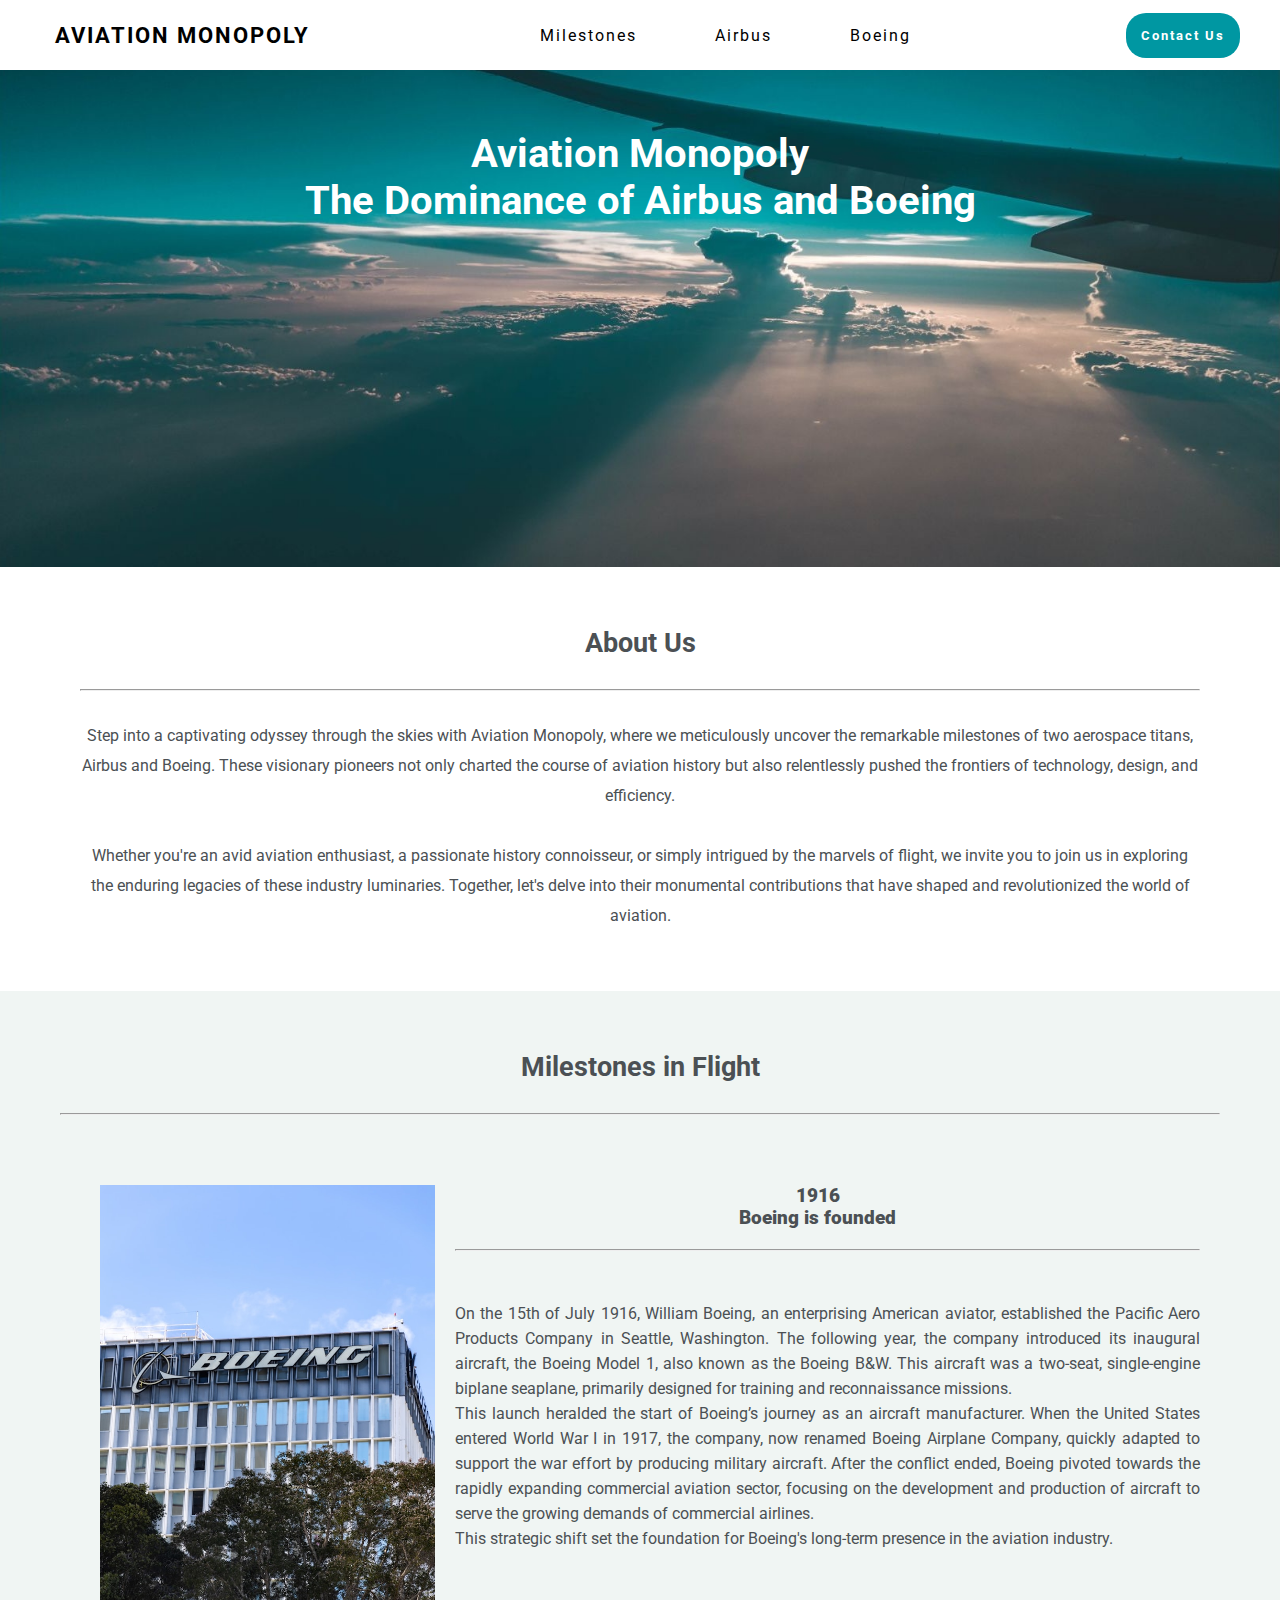
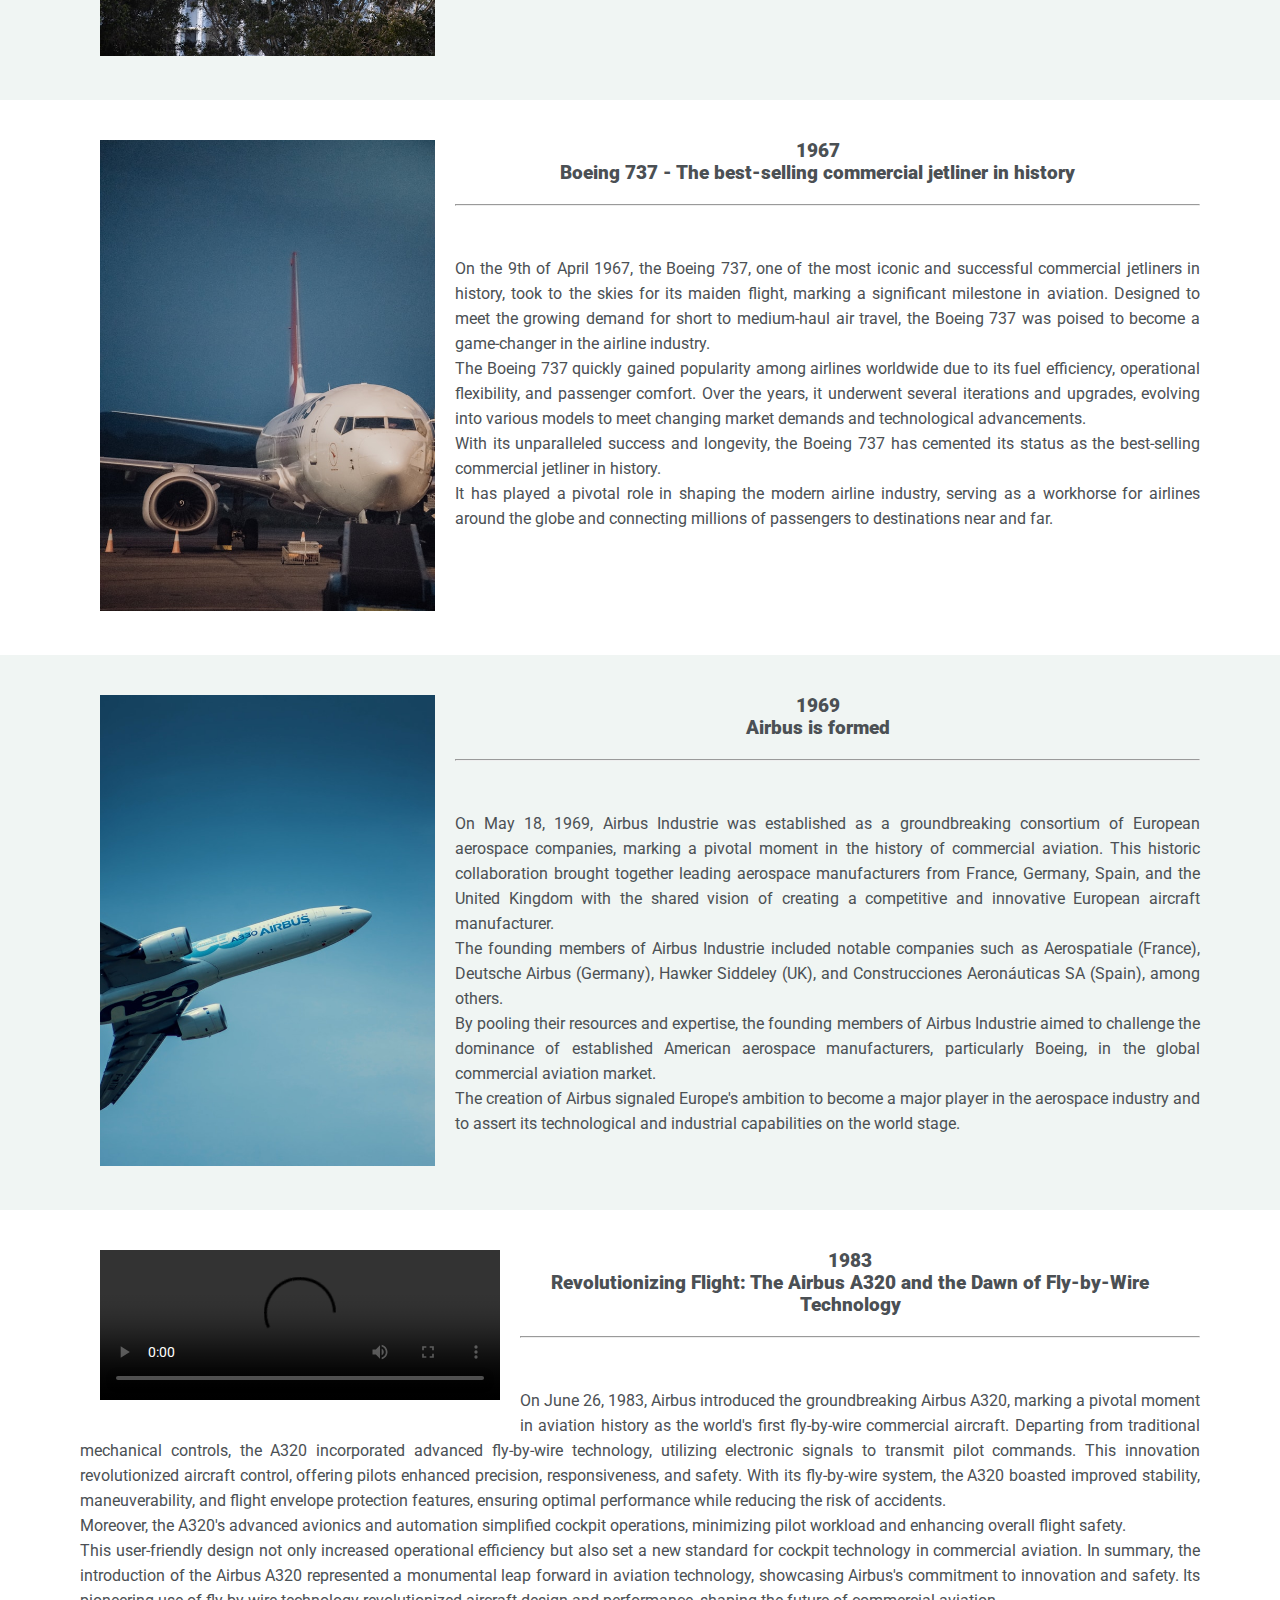
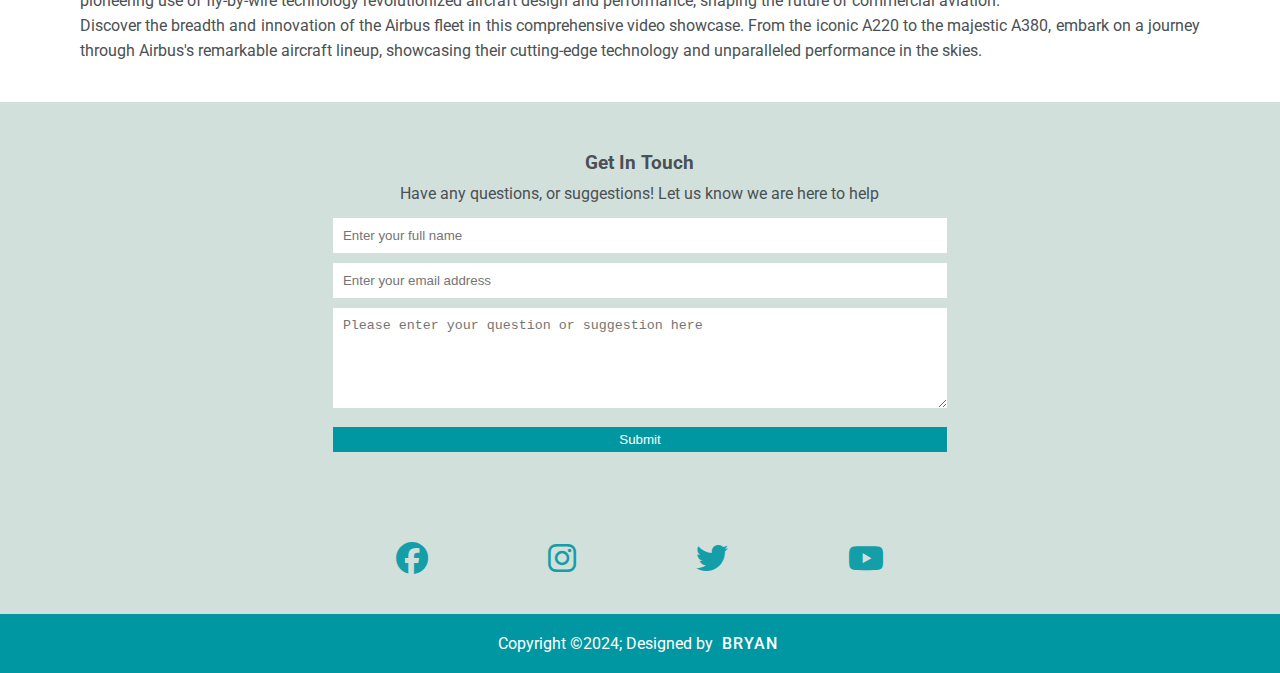
==== index.html @ f216ea80 "Change video position" ====
<!DOCTYPE html>
<html lang="en">
  <head>
    <meta charset="UTF-8">
    <meta name="viewport" content="width=device-width, initial-scale=1.0">

    <!-- Meta tags for search engines // Used ChatGPT to generate description and keywords-->

    <meta
      name="description"
      content="Explore the dominance of Airbus and Boeing in the aviation industry on Aviation Monopoly. Learn about their history, fleet, and impact on air travel.">

    <meta
      name="keywords"
      content="aviation, monopoly, Airbus, Boeing, aircraft, fleet, dominance">

    <title>Aviation Monopoly</title>

    <!--CSS linked-->

    <link rel="stylesheet" href="assets/css/style.css">

    <!--Added Google Icons-->

    <link
      href="https://fonts.googleapis.com/icon?family=Material+Icons"
      rel="stylesheet">

    <!-- Added Font-Awesome for social media icons in footer -->

    <link
      rel="stylesheet"
      href="https://cdnjs.cloudflare.com/ajax/libs/font-awesome/6.5.2/css/all.min.css"
      crossorigin="anonymous"
      referrerpolicy="no-referrer">

  </head>
  <body>
    <header>
      <nav class="navbar">
        <div class="logo"><a href="index.html">AVIATION MONOPOLY</a></div>
        <ul class="links">
          <li><a href="index.html#Milestones">Milestones</a></li>
          <li class="dropdown">
            <a href="#">Airbus</a>
            <div class="dropdown-content">
              <a href="Airbus.html#a220">A220</a>
              <a href="Airbus.html#a320">A320</a>
              <a href="Airbus.html#a330">A330</a>
              <a href="Airbus.html#a350">A350</a>
              <a href="Airbus.html#a380">A380</a>
            </div>
          </li>
          <li class="dropdown">
            <a href="#">Boeing</a>
            <div class="dropdown-content">
              <a href="Boeing.html#b737">Boeing 737</a>
              <a href="Boeing.html#b747">Boeing 747</a>
              <a href="Boeing.html#b767">Boeing 767</a>
              <a href="Boeing.html#b777">Boeing 777</a>
              <a href="Boeing.html#b787">Boeing 787</a>
            </div>
          </li>
        </ul>
        <a class="action-btn" href="index.html#form">Contact Us</a>
        <div class="toggle-btn">
          <i class="material-icons">menu</i>
        </div>
      </nav>
      
      
    </header>
    <main>

      <!-- Hero Page starts here -->

      <section class="hero">
        <img src="./assets/images/Hero.jpg" alt="Plane in flight with a green sky background">
        <div class="page-title">
          <h1>
            Aviation Monopoly <br>
            The Dominance of Airbus and Boeing
          </h1>
        </div>
      </section>
    </main>

    <section class="about-section">
      <h2>About Us</h2>
      <hr>
      <p>
        Step into a captivating odyssey through the skies with Aviation Monopoly, 
        where we meticulously uncover the remarkable milestones of two aerospace titans, Airbus and Boeing. 
        These visionary pioneers not only charted the course of aviation history but 
        also relentlessly pushed the frontiers of technology, design, and efficiency.
      </p>
      <p>
        Whether you're an avid aviation enthusiast, a passionate history connoisseur, 
        or simply intrigued by the marvels of flight, we invite you to join us in exploring 
        the enduring legacies of these industry luminaries. Together, let's delve into their 
        monumental contributions that have shaped and revolutionized the world of aviation.
      </p>
    </section>
    

    <!--Milestones title-->
    <div class="milestonetitle" id="Milestones">
      <h2>Milestones in Flight</h2>
      <hr>
    </div>
    

    <!--Milestones information-->
    <div class="container" style="background-color: #f0f5f3;">
        <div class="column-33">
          <img
            src="./assets/images/boeing-building.jpg"
            width="335"
            height="471" alt="building with boeing sign">
        </div>
        <div class="column-66">
          <h3>
            <b>1916<br>Boeing is founded</b>
          </h3>
          <hr>
          <p class="milestone-text">
            On the 15th of July 1916, William Boeing, an enterprising American
            aviator, established the Pacific Aero Products Company in Seattle,
            Washington. The following year, the company introduced its inaugural
            aircraft, the Boeing Model 1, also known as the Boeing B&W. This
            aircraft was a two-seat, single-engine biplane seaplane, primarily
            designed for training and reconnaissance missions.<br>
            This launch heralded the start of Boeing’s journey as an aircraft
            manufacturer. When the United States entered World War I in 1917,
            the company, now renamed Boeing Airplane Company, quickly adapted to
            support the war effort by producing military aircraft. After the
            conflict ended, Boeing pivoted towards the rapidly expanding
            commercial aviation sector, focusing on the development and
            production of aircraft to serve the growing demands of commercial
            airlines.<br>
            This strategic shift set the foundation for Boeing's long-term
            presence in the aviation industry.
          </p>
        </div>
    </div>
    <div class="container">
        <div class="column-33">
          <img
            src="./assets/images/b737.jpg"
            width="335"
            height="471" alt="image on a b737 on ground">
        </div>
        <div class="column-66">
          <h3>
            <b
              >1967<br>Boeing 737 - The best-selling commercial jetliner in
              history</b>
          </h3>
          <hr>
          <p class="milestone-text">
            On the 9th of April 1967, the Boeing 737, one of the most iconic and
            successful commercial jetliners in history, took to the skies for
            its maiden flight, marking a significant milestone in aviation.
            Designed to meet the growing demand for short to medium-haul air
            travel, the Boeing 737 was poised to become a game-changer in the
            airline industry.<br>
            The Boeing 737 quickly gained popularity among airlines worldwide
            due to its fuel efficiency, operational flexibility, and passenger
            comfort. Over the years, it underwent several iterations and
            upgrades, evolving into various models to meet changing market
            demands and technological advancements.
            <br>With its unparalleled success and longevity, the Boeing 737
            has cemented its status as the best-selling commercial jetliner in
            history. <br>
            It has played a pivotal role in shaping the modern airline industry,
            serving as a workhorse for airlines around the globe and connecting
            millions of passengers to destinations near and far.
          </p>
        </div>
    </div>
    <div class="container" style="background-color: #f0f5f3;">
      <div class="row">
        <div class="column-33">
          <img src="./assets/images/Airbus.jpg" width="335" height="471" alt="airbus in flight">
        </div>
        <div class="column-66">
          <h3>
            <b>1969<br>Airbus is formed</b>
          </h3>
          <hr>
          <p class="milestone-text">
            On May 18, 1969, Airbus Industrie was established as a
            groundbreaking consortium of European aerospace companies, marking a
            pivotal moment in the history of commercial aviation. This historic
            collaboration brought together leading aerospace manufacturers from
            France, Germany, Spain, and the United Kingdom with the shared
            vision of creating a competitive and innovative European aircraft
            manufacturer.<br>
            The founding members of Airbus Industrie included notable companies
            such as Aerospatiale (France), Deutsche Airbus (Germany), Hawker
            Siddeley (UK), and Construcciones Aeronáuticas SA (Spain), among
            others.<br>
            By pooling their resources and expertise, the founding members of
            Airbus Industrie aimed to challenge the dominance of established
            American aerospace manufacturers, particularly Boeing, in the global
            commercial aviation market.<br>
            The creation of Airbus signaled Europe's ambition to become a major
            player in the aerospace industry and to assert its technological and
            industrial capabilities on the world stage.
          </p>
        </div>
      </div>
    </div>
    <div class="container">
      <div class="row">
        <div class="column-33">
          <video width="400" controls>
            <source src="./assets/images/Aircraft_family.mp4" type="video/mp4">
            Your browser does not support HTML video.
          </video>
        </div>
        <div class="column-66">
          <h3>
            <b
              >1983<br>Revolutionizing Flight: The Airbus A320 and the Dawn of
              Fly-by-Wire Technology</b>
          </h3>
          <hr>
          <p class="milestone-text">
            On June 26, 1983, Airbus introduced the groundbreaking Airbus A320,
            marking a pivotal moment in aviation history as the world's first
            fly-by-wire commercial aircraft. Departing from traditional
            mechanical controls, the A320 incorporated advanced fly-by-wire
            technology, utilizing electronic signals to transmit pilot commands.
            This innovation revolutionized aircraft control, offering pilots
            enhanced precision, responsiveness, and safety. With its fly-by-wire
            system, the A320 boasted improved stability, maneuverability, and
            flight envelope protection features, ensuring optimal performance
            while reducing the risk of accidents.
            <br>Moreover, the A320's advanced avionics and automation
            simplified cockpit operations, minimizing pilot workload and
            enhancing overall flight safety.<br>
            This user-friendly design not only increased operational efficiency
            but also set a new standard for cockpit technology in commercial
            aviation. In summary, the introduction of the Airbus A320
            represented a monumental leap forward in aviation technology,
            showcasing Airbus's commitment to innovation and safety. Its
            pioneering use of fly-by-wire technology revolutionized aircraft
            design and performance, shaping the future of commercial aviation. <br>
            Discover the breadth and innovation of the Airbus fleet in this 
            comprehensive video showcase. From the iconic A220 to the majestic A380, 
            embark on a journey through Airbus's remarkable aircraft lineup, 
            showcasing their cutting-edge technology and unparalleled performance in the skies.
          </p>
          <br>
          
          
        </div>
      </div>
    </div>

    <!-- Footer section starts here -->

    <footer>

      <!-- Form Section starts here -->

    <section class="form" id="form">

      <div class="contacts-us">
        <form class="contacts-us-form" method="post" action="https://formdump.codeinstitute.net" target="_blank">
          <h3>Get In Touch</h3>
          <p>Have any questions, or suggestions! Let us know we are here to help</p>

          <label for="full-name"></label>
          <input type="text" name="full_name" placeholder="Enter your full name" id="full-name" class="text-input" required>

          <label for="email"></label>
          <input type="email" name="email" placeholder="Enter your email address" id="email" class="text-input" required>

          <label for="suggestion"></label>
          <textarea name="suggestion" placeholder="Please enter your question or suggestion here" id="suggestion" required></textarea>

          <input type="submit" value="Submit" class="contact-us-button">
        </form>
      </div>

    </section>

    <!-- Form Section ends here -->

      <div class="footer-container">
        <div class="social-media">
          <a href="https://www.facebook.com/" target="_blank"
            ><i class="fa-brands fa-facebook"></i
          ></a>
          <a href="https://www.instagram.com/" target="_blank"
            ><i class="fa-brands fa-instagram"></i
          ></a>
          <a href="https://twitter.com/?lang=en" target="_blank"
            ><i class="fa-brands fa-twitter"></i
          ></a>
          <a href="https://www.youtube.com/" target="_blank"
            ><i class="fa-brands fa-youtube"></i
          ></a>
        </div>
      </div>

      <div class="footer-bottom">
        <p>
          Copyright &copy;2024; Designed by
          <span class="designer">BRYAN</span>
        </p>
      </div>
    </footer>

    <!-- Footer section ends here -->
  </body>
</html>
---- assets/css/style.css ----
/* Google fonts import*/
@import url("https://fonts.googleapis.com/css2?family=Roboto:ital,wght@0,100;0,300;0,400;0,500;0,700;0,900;1,100;1,300;1,400;1,500;1,700;1,900&display=swap");

* {
  padding: 0;
  margin: 0;
  box-sizing: border-box;
}

/* Make body be viewed in the entire screen*/
body {
  min-height: 100vh;
  display: flex;
  flex-direction: column;
  font-family: "Roboto", sans-serif;
  font-size: 16px;
  color: #4b5054;
}

/* Header styling starts here */

header {
  position: fixed;
  background-color: white;
  width: 100%;
  height: 70px;
  z-index: 1;
}

li{
  list-style: none;
}

a{
  text-decoration: none;
  color: black;
  padding: 15px;
}

.navbar{
  width: 100%;
  height: 70px;
  max-width: 1200px;
  margin: 0 auto;
  display: flex;
  justify-content: space-between;
  align-items: center;
  letter-spacing: 2px;
  
}

.navbar .logo a{
  font-size: 1.4rem;
  font-weight: bold;
}

.navbar .links{
  display: flex;
  gap: 3rem;
}

.navbar .toggle-btn{
  font-size: 30px;
  cursor: pointer;
  padding-right: 40px;
  display: none;
}
.navbar a:hover {
  background-color: #0097a2;
  color: white;  
}

.action-btn{
  background-color: #0097a2;
  color: white;
  padding: 15px;
  border: none;
  outline: none;
  border-radius: 20px;
  font-size: 0.8rem;
  font-weight: bold;
  cursor: pointer;
}
.action-btn:hover{
  scale: 1.2;
  transition: 0.5s ease;
}
.dropdown:hover .dropdown-content {
  display: block;
}

.dropdown-content {
  display: none;
  position: absolute;
  background-color: white;
  min-width: 150px;
  z-index: 1;
  box-shadow: 0 0 3px #808080;
}

.dropdown-content a {
  display: block;
  line-height: 30px;
  text-align: center;
}

/* Header styling ends here */



/* Dropdown Nav styling starts here */

.dropdown:hover .dropdown-content {
  display: block;
}

.dropdown-content {
  display: none;
  position: absolute;
  background-color: white;
  min-width: 150px;
  z-index: 1;
  box-shadow: 0 0 3px #808080;
}

.dropdown-content a {
  display: block;
  line-height: 30px;
  text-align: center;
  
}

/* Dropdown Nav styling ends here */

/* Hero page starts here*/

.hero {
  position: relative;
  overflow: hidden;
  height: 63vh;
}

.hero img {
  width: 100%;
  height: auto;
  object-fit: cover;
}

.page-title {
  position: absolute;
  top: 110px;
  left: 50%;
  transform: translateX(-50%);
  width: 100%;
  text-align: center;
  color: white;
}

.page-title h1 {
  font-size: 40px;
  padding: 20px;
}

/* Hero page ends here*/

/* About section starts here */

.about-section {
  padding: 30px 80px;
}

.about-section h2 {
  text-align: center;
  font-size: 27px;
  padding: 30px;
}

.about-section p {
  text-align: center;
  line-height: 30px;
  margin: 30px auto;
}

/* About section ends here */


/*Milestones Section*/
.milestonetitle {
  background-color: #f0f5f3;
  padding: 30px 60px;
}
.milestonetitle h2{ 
  text-align: center;
  padding: 30px;
  font-size: 27px;
}

.container {
  padding: 20px 80px;
}
.container h3{
  text-align: center;
  padding: 20px;
}
.container video{
  display: block;
    margin: auto;
}

.column-33 {
  float: left;
  padding: 20px;
}

.milestone-text {
  text-align: justify;
  padding-top: 50px;
  line-height: 25px;
}

/*Airbus/ Boeing Homepage*/
.airbus-hero {
  position: relative;
  overflow: hidden;
  background-color: #d2e0dc;
  height: 63vh;
  font-size: x-large;
}
.airbus-title {
  position: absolute;
  top: 20%;
  left: 50%;
  transform: translate(-50%, -50%);
  text-align: center;
}
.stats {
  position: absolute;
  top: 60%;
  left: 50%;
  transform: translate(-50%, -50%);
  font-size: 20px;
  line-height: 46px;
  width: max-content;
}

/*Aircraft Fleet*/
.a220-container {
  position: relative;
  width: 100%;
  height: 90vh;
}
.a220-container img {
  z-index: -1;
  position: absolute;
  width: 100vw;
  object-fit: cover;
}
.a220-info {
  width: 100%;
  display: flex;
  align-items: center;
  position: absolute;
  bottom: 38px;
  text-align: center;
  justify-content: space-evenly;
  color: white;
}
.a220-info div {
  margin: 0 20px;
}
.a220-info div h3 {
  font-size: clamp(12px, 4vw, 44px);
  font-weight: 400;
}
.a220-info div p {
  font-size: clamp(12px, 4vw, 20px);
  font-weight: 200;
}
.a220-title {
  width: 100%;
  display: flex;
  flex-direction: column;
  align-items: center;
  position: absolute;
}
.a220-title h1 {
  font-size: clamp(12px, 4vw, 70px);
  font-weight: 700;
}
.a220-title p {
  font-size: clamp(12px, 4vw, 18px);
}
#a220 h1 {
  color: white;
}
#a220 p {
  color: white;
}
/*Styling scroll down instruction*/
.scroll {
  position: absolute;
  bottom: 10px;
  width: 100%;
  text-align: center;
  opacity: 0.7;
  font-size: 18px;
}


/* Contacts us form starts here */
.form{
  position: relative;
  align-self: center;
  text-align: center;
  padding: 50px 60px;
}

.contact-us-form {
  position: absolute;
}

.form p{
  padding: 10px;
}

.text-input {
  background-color: white;
  width: 90%;
  padding: 10px;
  margin: 5px;
  border: 0;
}

textarea {
  background-color: white;
  padding: 10px;
  width: 90%;
  height: 100px;
  margin: 5px;
  border: 0;
}

.contact-us-button{
  position: relative;
  text-align: center;
  width: 90%;
  background-color: #0097a2;
  padding: 5px;
  margin-top: 10px;
  border: 0;
  color: white;
}

.contact-us-button:hover {
  background-color: white;
  color: #0097a2;
  cursor: pointer;
}


/* Contacts us form ends here */

/* Footer styling starts here*/

footer {
  background-color: #d2e0dc;
  display: flex;
  flex-direction: column;
}

.footer-container {
  width: 100%;
  padding: 20px 30px;
}

.social-media {
  display: flex;
  justify-content: center;
}

.social-media a {
  text-decoration: none;
  padding: 10px 50px;
  margin: 10px;
  border-radius: 50%;
}

.social-media a i {
  font-size: 2em;
  color: #0097a2;
  opacity: 0.9;
}

.social-media a:hover i {
  color: white;
  transition: 0.5s;
  scale: 1.3;
}

.footer-bottom {
  background-color: #0097a2;
  padding: 20px;
  text-align: center;
}

.footer-bottom p {
  color: white;
}

.designer {
  letter-spacing: 1px;
  font-weight: 500;
  margin: 0px 5px;
}

/* Footer styling ends here*/


/* Media queries for responsivness */

@media screen and (max-width: 480px) {
  #menu ul{
    object-fit: contain;
  }
  .page-title {
    font-size: 12px;
    top: 10px; 
  }
  .column-33 img{
    width: 200px;
    height: 300px;
    object-fit: contain;
  }
}

@media screen and (max-width: 768px) {
 
  .social-media a {
    padding: 10px 20px;
  }
  .page-title {
    width: 100%; 
  }
  .navbar .links {
    display: none;
  }

  .navbar .toggle-btn {
    display: block;
  }

  .dropdown:hover .dropdown-content {
    display: none;
  }

  .dropdown-content {
    position: relative;
    min-width: unset;
    box-shadow: none;
  }

  .dropdown .toggle-dropdown {
    display: block;
  }

  .dropdown .toggle-dropdown:hover {
    background-color: transparent;
  }

  .dropdown .toggle-dropdown::after {
    content: "\25BE";
    font-size: 0.8rem;
    margin-left: 5px;
  }

  .dropdown:hover .dropdown-content {
    display: block;
    position: static;
    background-color: transparent;
    box-shadow: none;
  }

  .dropdown-content a {
    display: block;
    line-height: 30px;
    text-align: center;
  }
}

@media screen and (max-width: 1024px) {
  
  .column-33 {
    width: 100%;
    text-align: center;
    align-items: center;
  }
  .hero{
    height: 38vh;
  }
  .a220-container{
    height: 45vh;
  }
  .a220-container img{
    height: 45vh;
    object-fit:fill;
  }
  .stats{
    font-size: 14px;
    line-height: 30px;
  }

}
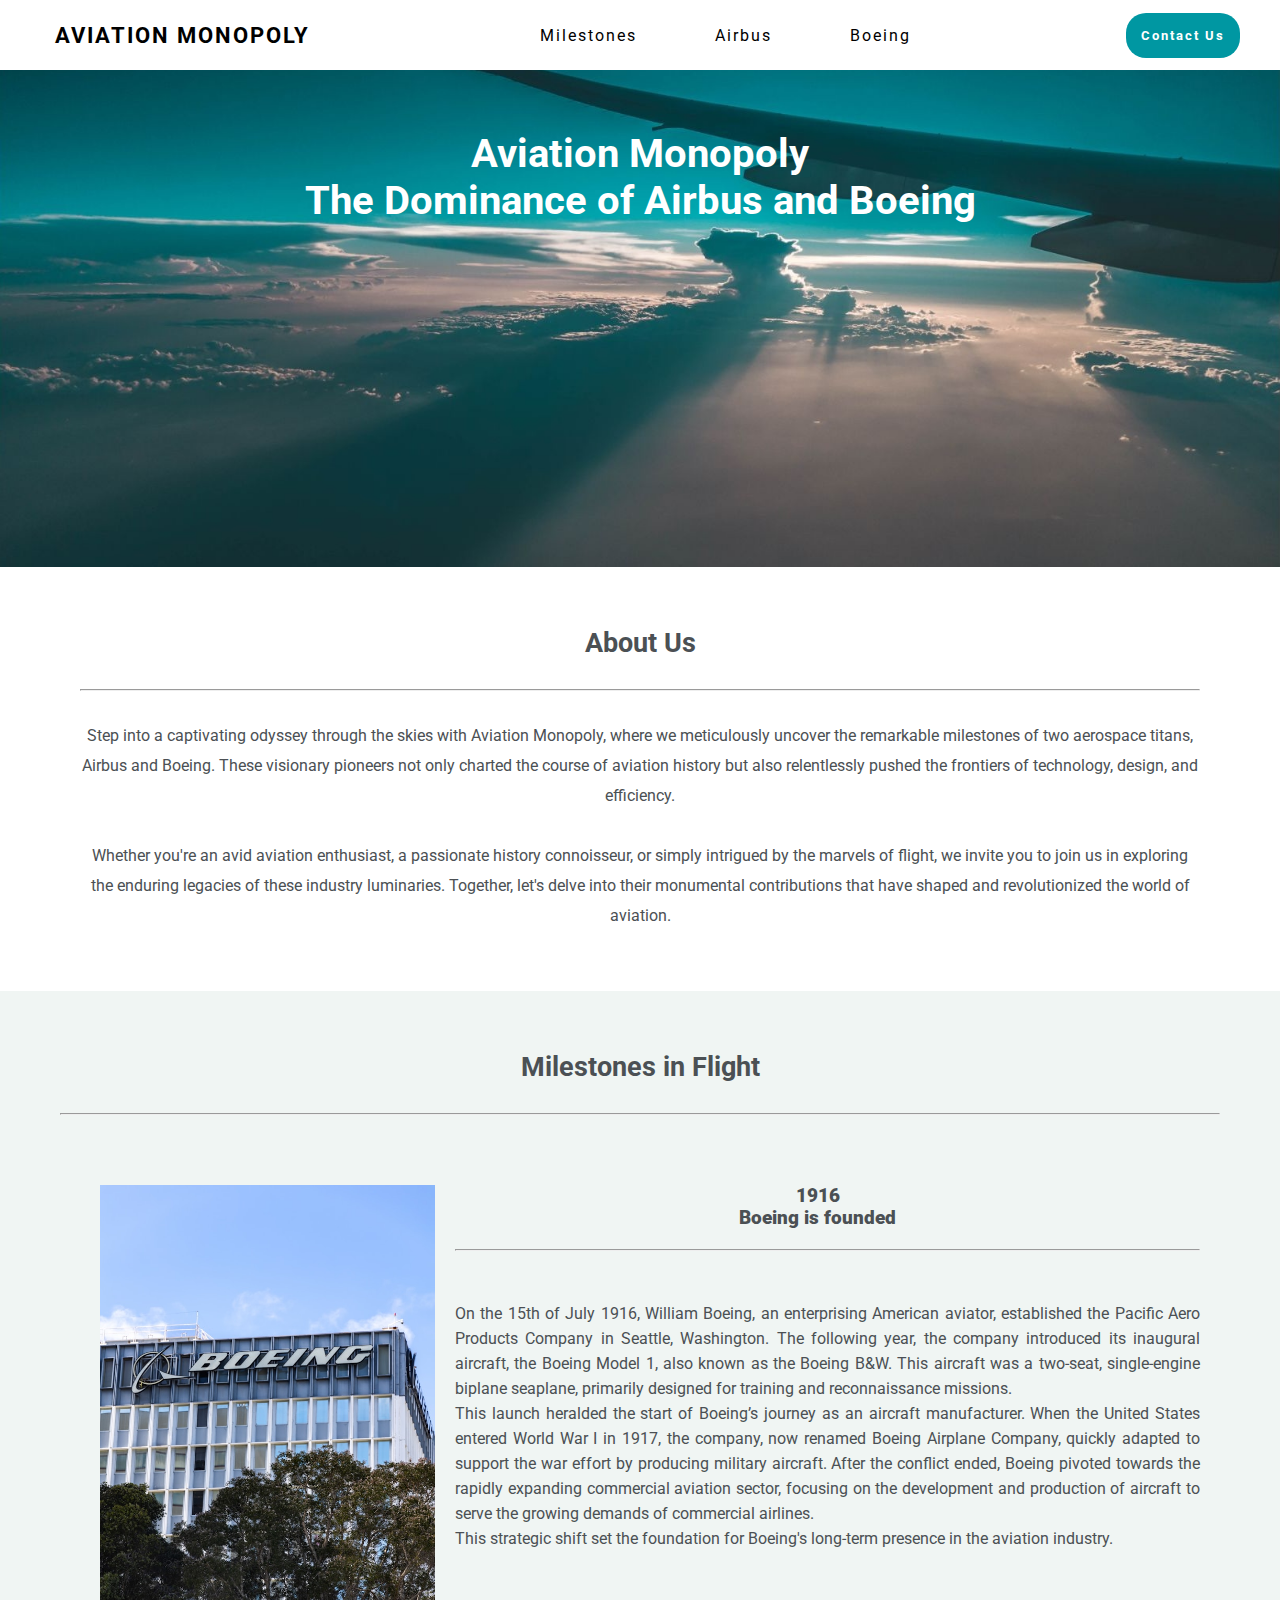
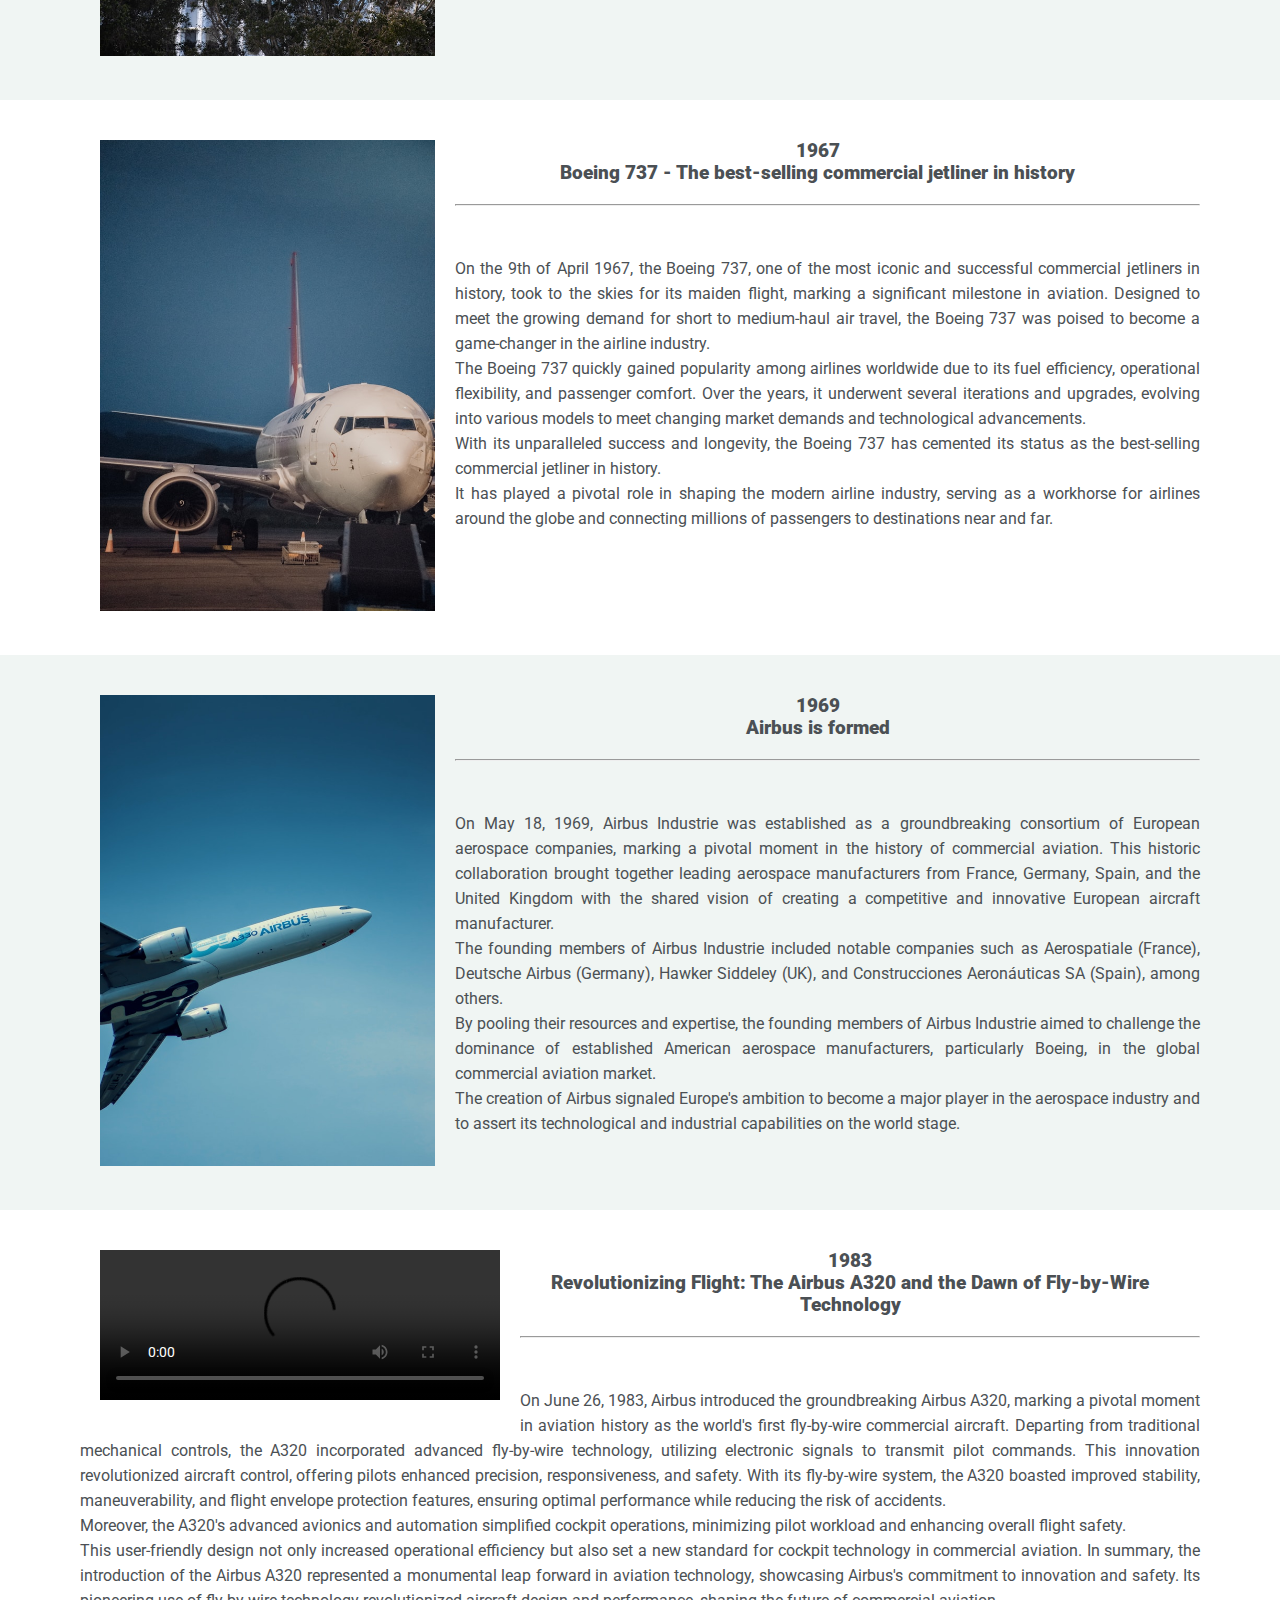
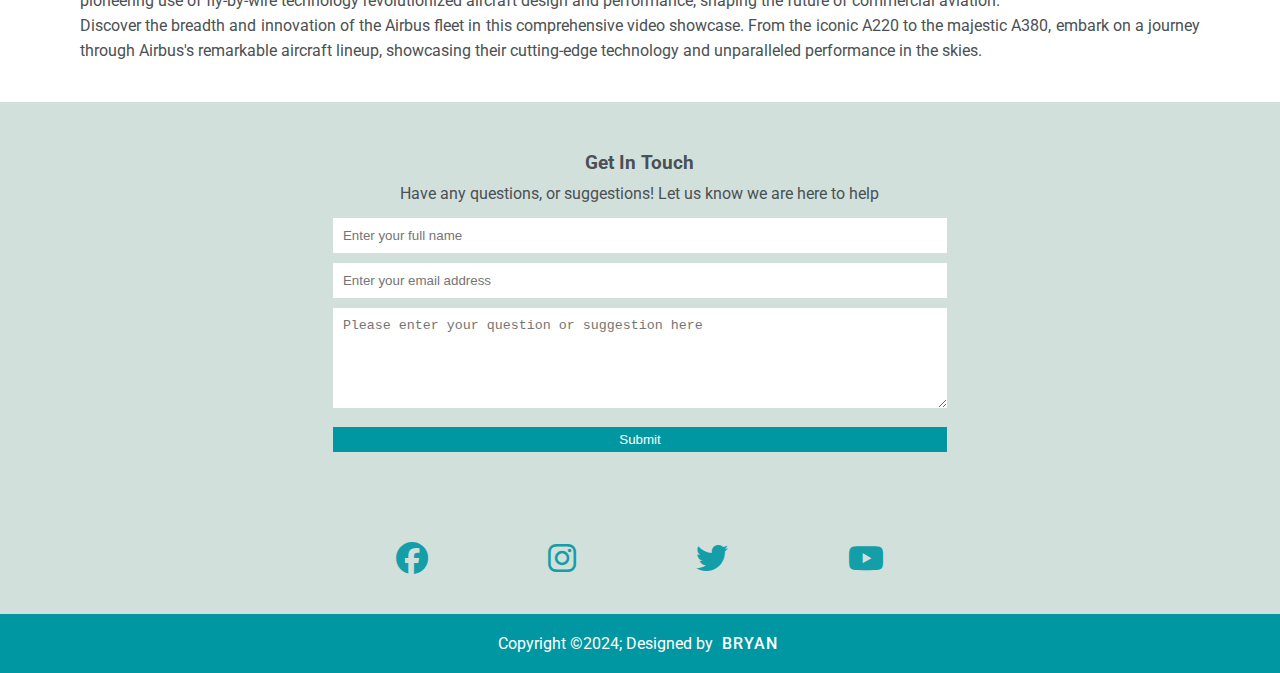
==== commit 50b70a19: "Fix video widht" ====
--- a/index.html
+++ b/index.html
@@ -63,9 +63,6 @@
           </li>
         </ul>
         <a class="action-btn" href="index.html#form">Contact Us</a>
-        <div class="toggle-btn">
-          <i class="material-icons">menu</i>
-        </div>
       </nav>
       
       
--- a/assets/css/style.css
+++ b/assets/css/style.css
@@ -19,6 +19,7 @@
 
 /* Header styling starts here */
 
+/* Base styles */
 header {
   position: fixed;
   background-color: white;
@@ -27,17 +28,17 @@
   z-index: 1;
 }
 
-li{
+li {
   list-style: none;
 }
 
-a{
+a {
   text-decoration: none;
   color: black;
   padding: 15px;
 }
 
-.navbar{
+.navbar {
   width: 100%;
   height: 70px;
   max-width: 1200px;
@@ -46,31 +47,48 @@
   justify-content: space-between;
   align-items: center;
   letter-spacing: 2px;
-  
-}
-
-.navbar .logo a{
+  flex-wrap: wrap; /* Allows items to wrap on small screens */
+}
+
+.navbar .logo a {
   font-size: 1.4rem;
   font-weight: bold;
 }
 
-.navbar .links{
+.navbar .links {
   display: flex;
   gap: 3rem;
 }
 
-.navbar .toggle-btn{
-  font-size: 30px;
-  cursor: pointer;
-  padding-right: 40px;
+
+
+/* Dropdown styles */
+.dropdown-content {
+  position: absolute;
+  background-color: white;
+  min-width: 150px;
+  z-index: 1;
+  box-shadow: 0 0 3px #808080;
   display: none;
 }
+
+.navbar .dropdown:hover .dropdown-content {
+  display: block;
+}
+
+.dropdown-content a {
+  display: block;
+  line-height: 30px;
+  text-align: center;
+}
+
+/* Additional hover effects */
 .navbar a:hover {
   background-color: #0097a2;
-  color: white;  
-}
-
-.action-btn{
+  color: white;
+}
+
+.action-btn {
   background-color: #0097a2;
   color: white;
   padding: 15px;
@@ -81,56 +99,14 @@
   font-weight: bold;
   cursor: pointer;
 }
-.action-btn:hover{
+
+.action-btn:hover {
   scale: 1.2;
   transition: 0.5s ease;
 }
-.dropdown:hover .dropdown-content {
-  display: block;
-}
-
-.dropdown-content {
-  display: none;
-  position: absolute;
-  background-color: white;
-  min-width: 150px;
-  z-index: 1;
-  box-shadow: 0 0 3px #808080;
-}
-
-.dropdown-content a {
-  display: block;
-  line-height: 30px;
-  text-align: center;
-}
+
 
 /* Header styling ends here */
-
-
-
-/* Dropdown Nav styling starts here */
-
-.dropdown:hover .dropdown-content {
-  display: block;
-}
-
-.dropdown-content {
-  display: none;
-  position: absolute;
-  background-color: white;
-  min-width: 150px;
-  z-index: 1;
-  box-shadow: 0 0 3px #808080;
-}
-
-.dropdown-content a {
-  display: block;
-  line-height: 30px;
-  text-align: center;
-  
-}
-
-/* Dropdown Nav styling ends here */
 
 /* Hero page starts here*/
 
@@ -419,9 +395,6 @@
 /* Media queries for responsivness */
 
 @media screen and (max-width: 480px) {
-  #menu ul{
-    object-fit: contain;
-  }
   .page-title {
     font-size: 12px;
     top: 10px; 
@@ -434,58 +407,40 @@
 }
 
 @media screen and (max-width: 768px) {
- 
   .social-media a {
     padding: 10px 20px;
   }
   .page-title {
     width: 100%; 
   }
+  .navbar {
+    flex-direction: column;
+    align-items: center; 
+  }
+
+  .navbar .logo {
+    margin-bottom: 10px; 
+  }
+
   .navbar .links {
-    display: none;
-  }
-
-  .navbar .toggle-btn {
-    display: block;
-  }
-
-  .dropdown:hover .dropdown-content {
-    display: none;
-  }
-
-  .dropdown-content {
+    flex-direction: row; 
+    justify-content: center; 
+    flex-wrap: wrap; 
+    gap: 0;
+  }
+
+  .navbar .links a {
+    text-align: center; 
+    padding: 10px 15px; 
+    white-space: nowrap; 
+  }
+  .container video{
     position: relative;
-    min-width: unset;
-    box-shadow: none;
-  }
-
-  .dropdown .toggle-dropdown {
-    display: block;
-  }
-
-  .dropdown .toggle-dropdown:hover {
-    background-color: transparent;
-  }
-
-  .dropdown .toggle-dropdown::after {
-    content: "\25BE";
-    font-size: 0.8rem;
-    margin-left: 5px;
-  }
-
-  .dropdown:hover .dropdown-content {
-    display: block;
-    position: static;
-    background-color: transparent;
-    box-shadow: none;
-  }
-
-  .dropdown-content a {
-    display: block;
-    line-height: 30px;
-    text-align: center;
-  }
-}
+    left: -35px;
+  }
+ 
+}
+
 
 @media screen and (max-width: 1024px) {
   
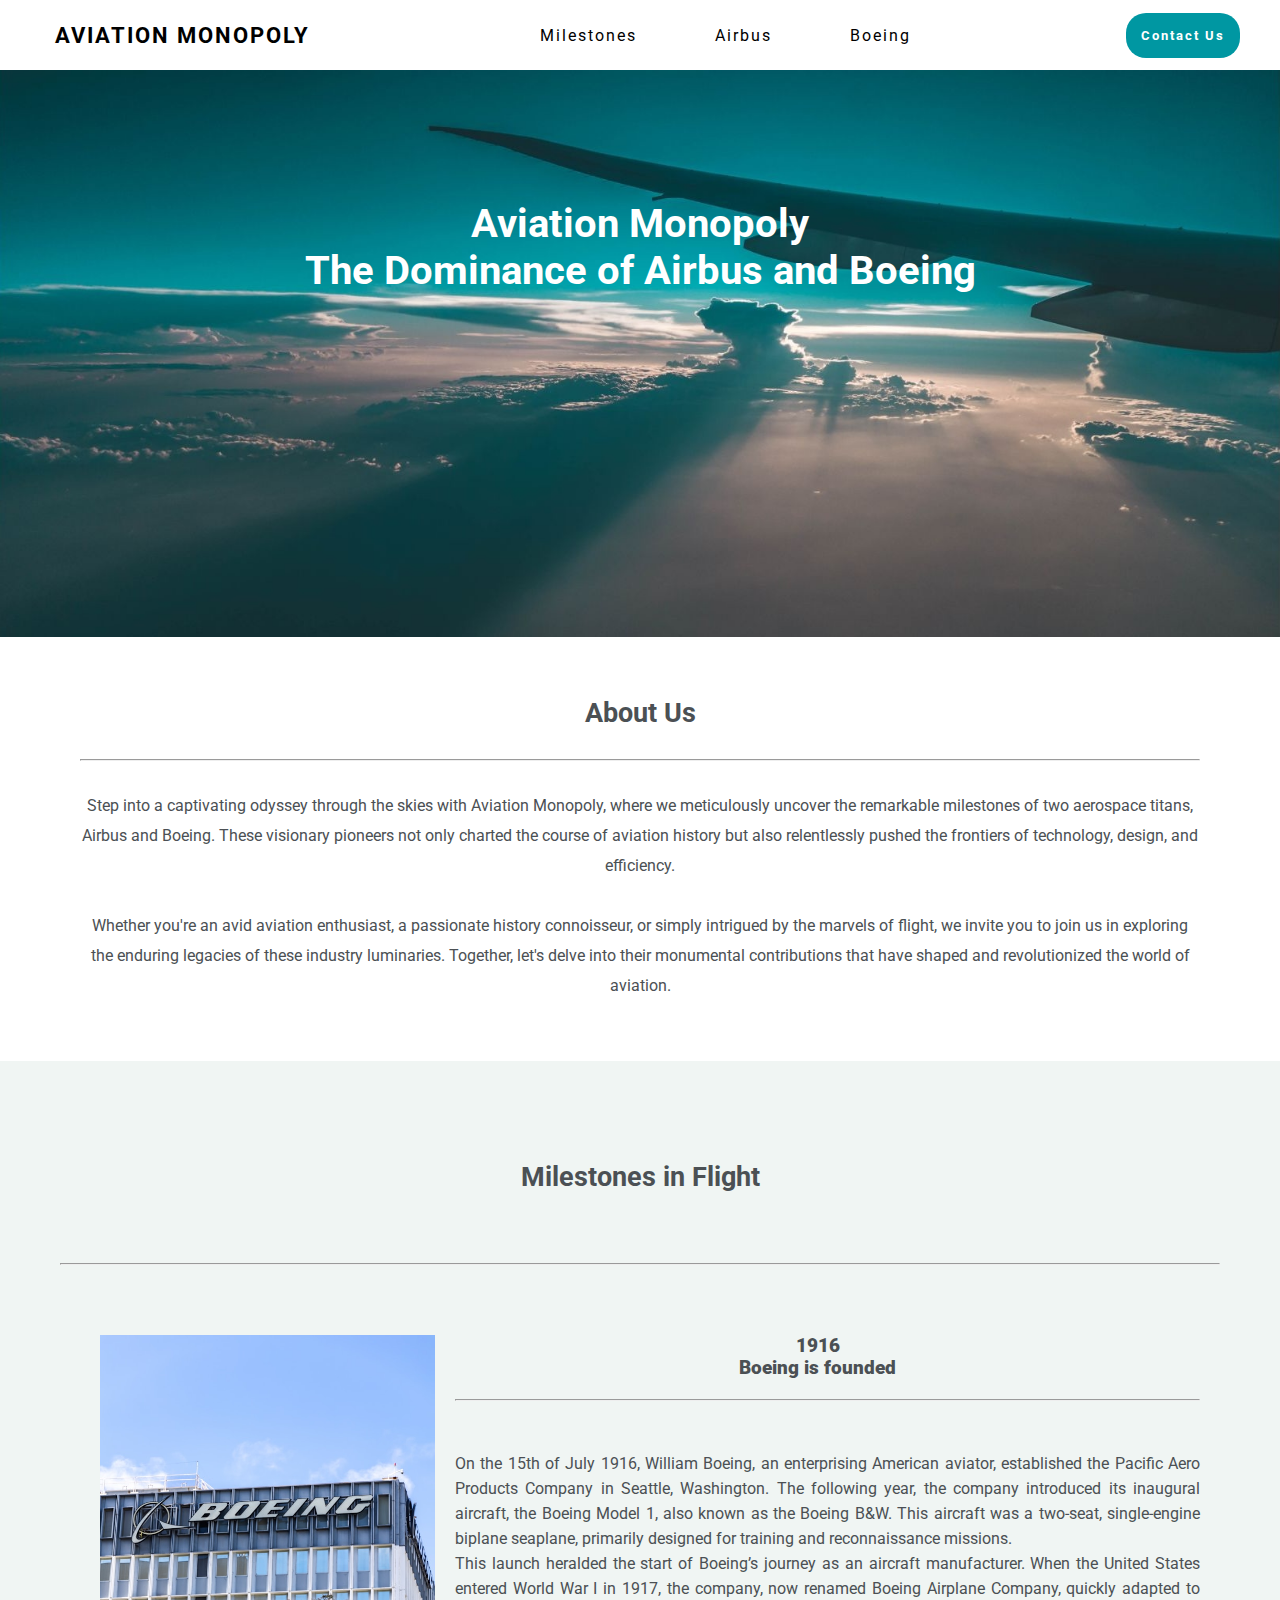
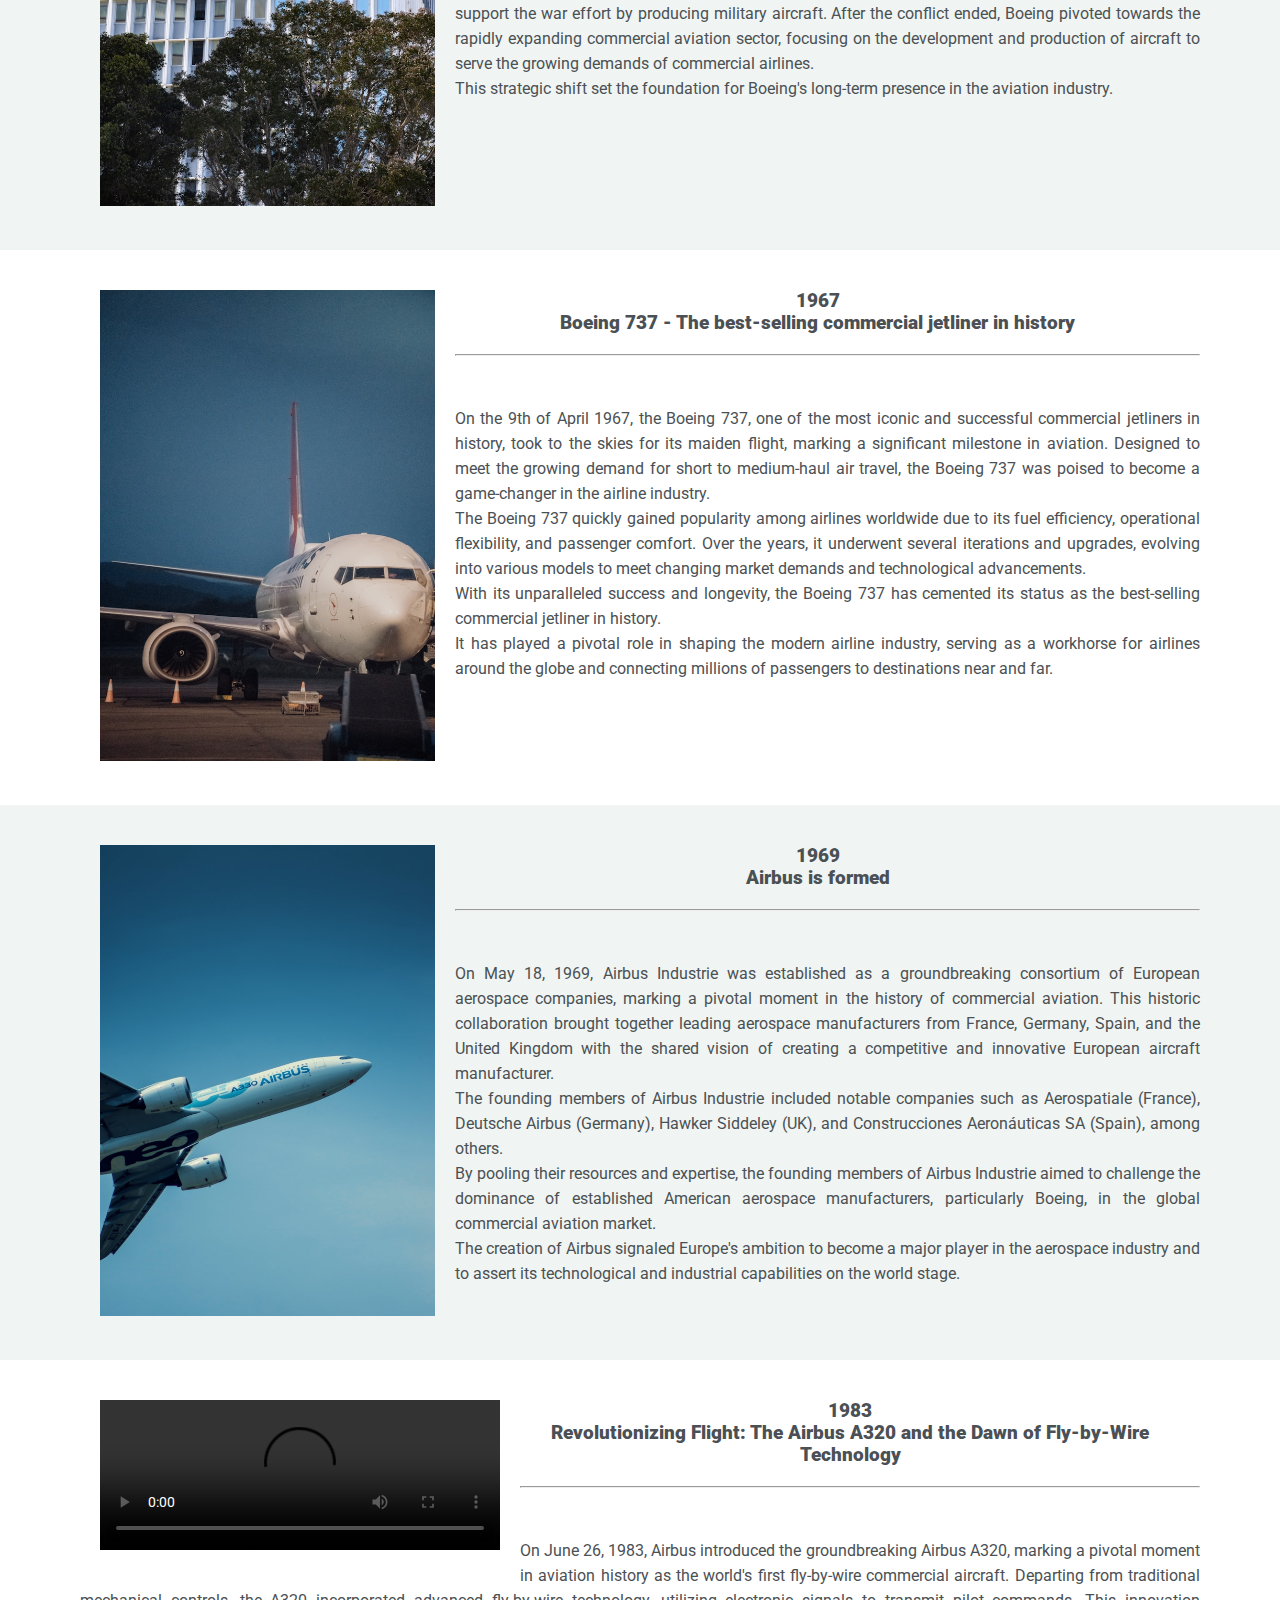
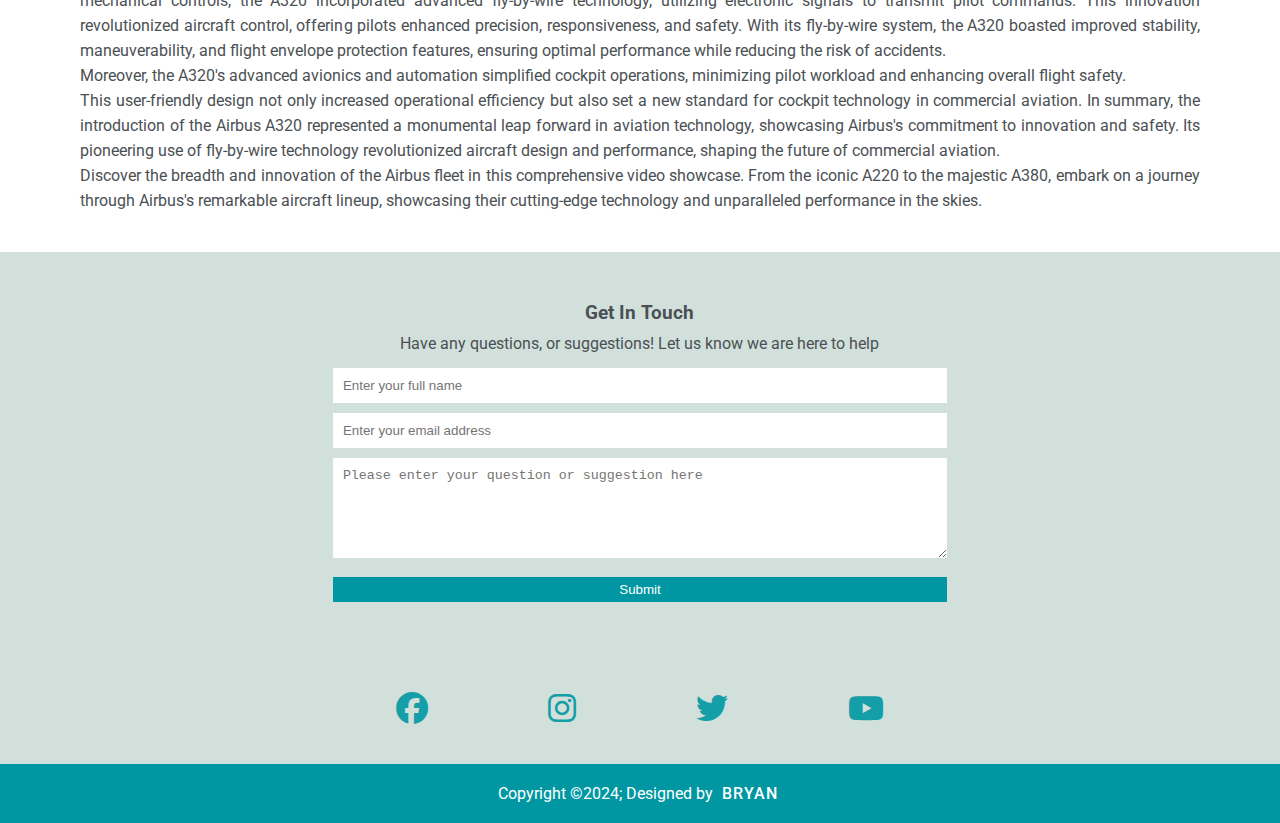
==== commit bb975b2a: "Update read.me" ====
--- a/index.html
+++ b/index.html
@@ -42,7 +42,7 @@
         <ul class="links">
           <li><a href="index.html#Milestones">Milestones</a></li>
           <li class="dropdown">
-            <a href="#">Airbus</a>
+            <a href="Airbus.html">Airbus</a>
             <div class="dropdown-content">
               <a href="Airbus.html#a220">A220</a>
               <a href="Airbus.html#a320">A320</a>
@@ -52,7 +52,7 @@
             </div>
           </li>
           <li class="dropdown">
-            <a href="#">Boeing</a>
+            <a href="Boeing.html">Boeing</a>
             <div class="dropdown-content">
               <a href="Boeing.html#b737">Boeing 737</a>
               <a href="Boeing.html#b747">Boeing 747</a>
@@ -62,10 +62,8 @@
             </div>
           </li>
         </ul>
-        <a class="action-btn" href="index.html#form">Contact Us</a>
+       <a class="action-btn" href="index.html#form">Contact Us</a>
       </nav>
-      
-      
     </header>
     <main>
 
--- a/assets/css/style.css
+++ b/assets/css/style.css
@@ -21,7 +21,7 @@
 
 /* Base styles */
 header {
-  position: fixed;
+  position: relative;
   background-color: white;
   width: 100%;
   height: 70px;
@@ -167,7 +167,7 @@
 }
 .milestonetitle h2{ 
   text-align: center;
-  padding: 30px;
+  padding: 70px;
   font-size: 27px;
 }
 
@@ -410,14 +410,13 @@
   .social-media a {
     padding: 10px 20px;
   }
-  .page-title {
-    width: 100%; 
-  }
   .navbar {
     flex-direction: column;
     align-items: center; 
   }
-
+  .navbar a {
+    padding: 20px;
+  }
   .navbar .logo {
     margin-bottom: 10px; 
   }
@@ -434,16 +433,12 @@
     padding: 10px 15px; 
     white-space: nowrap; 
   }
-  .container video{
-    position: relative;
-    left: -35px;
-  }
+
  
 }
 
 
 @media screen and (max-width: 1024px) {
-  
   .column-33 {
     width: 100%;
     text-align: center;
@@ -463,6 +458,24 @@
     font-size: 14px;
     line-height: 30px;
   }
-
-}
-
+  .container video{
+    position: relative;
+    width: 325px;
+    left: -65px;
+  }
+  .hero img{
+    position: relative;
+    top: 70px;
+  }
+  .page-title{
+    top: 80px;
+  }
+  .page-title h1{
+    font-size: 25px;
+  }
+  .navbar .logo a {
+    font-size: 20px;
+    margin-left: -10px;
+  }
+}
+
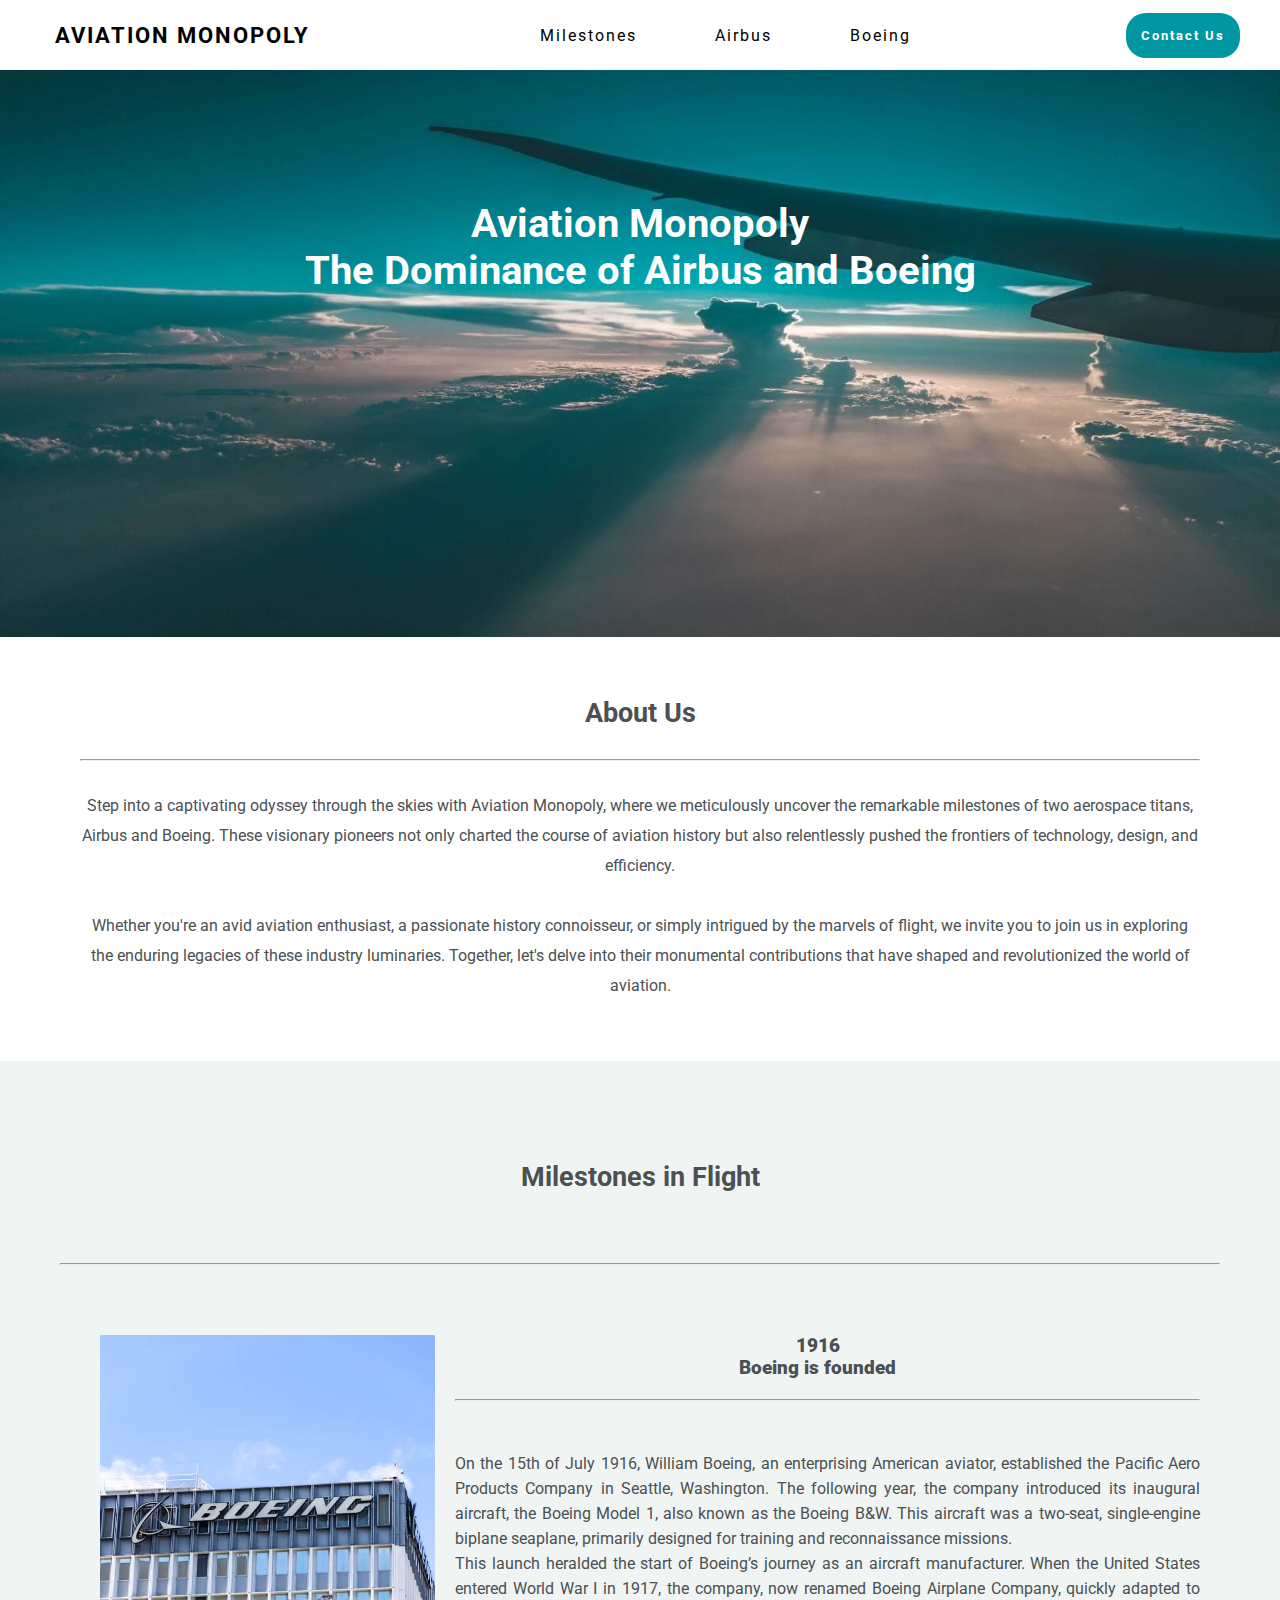
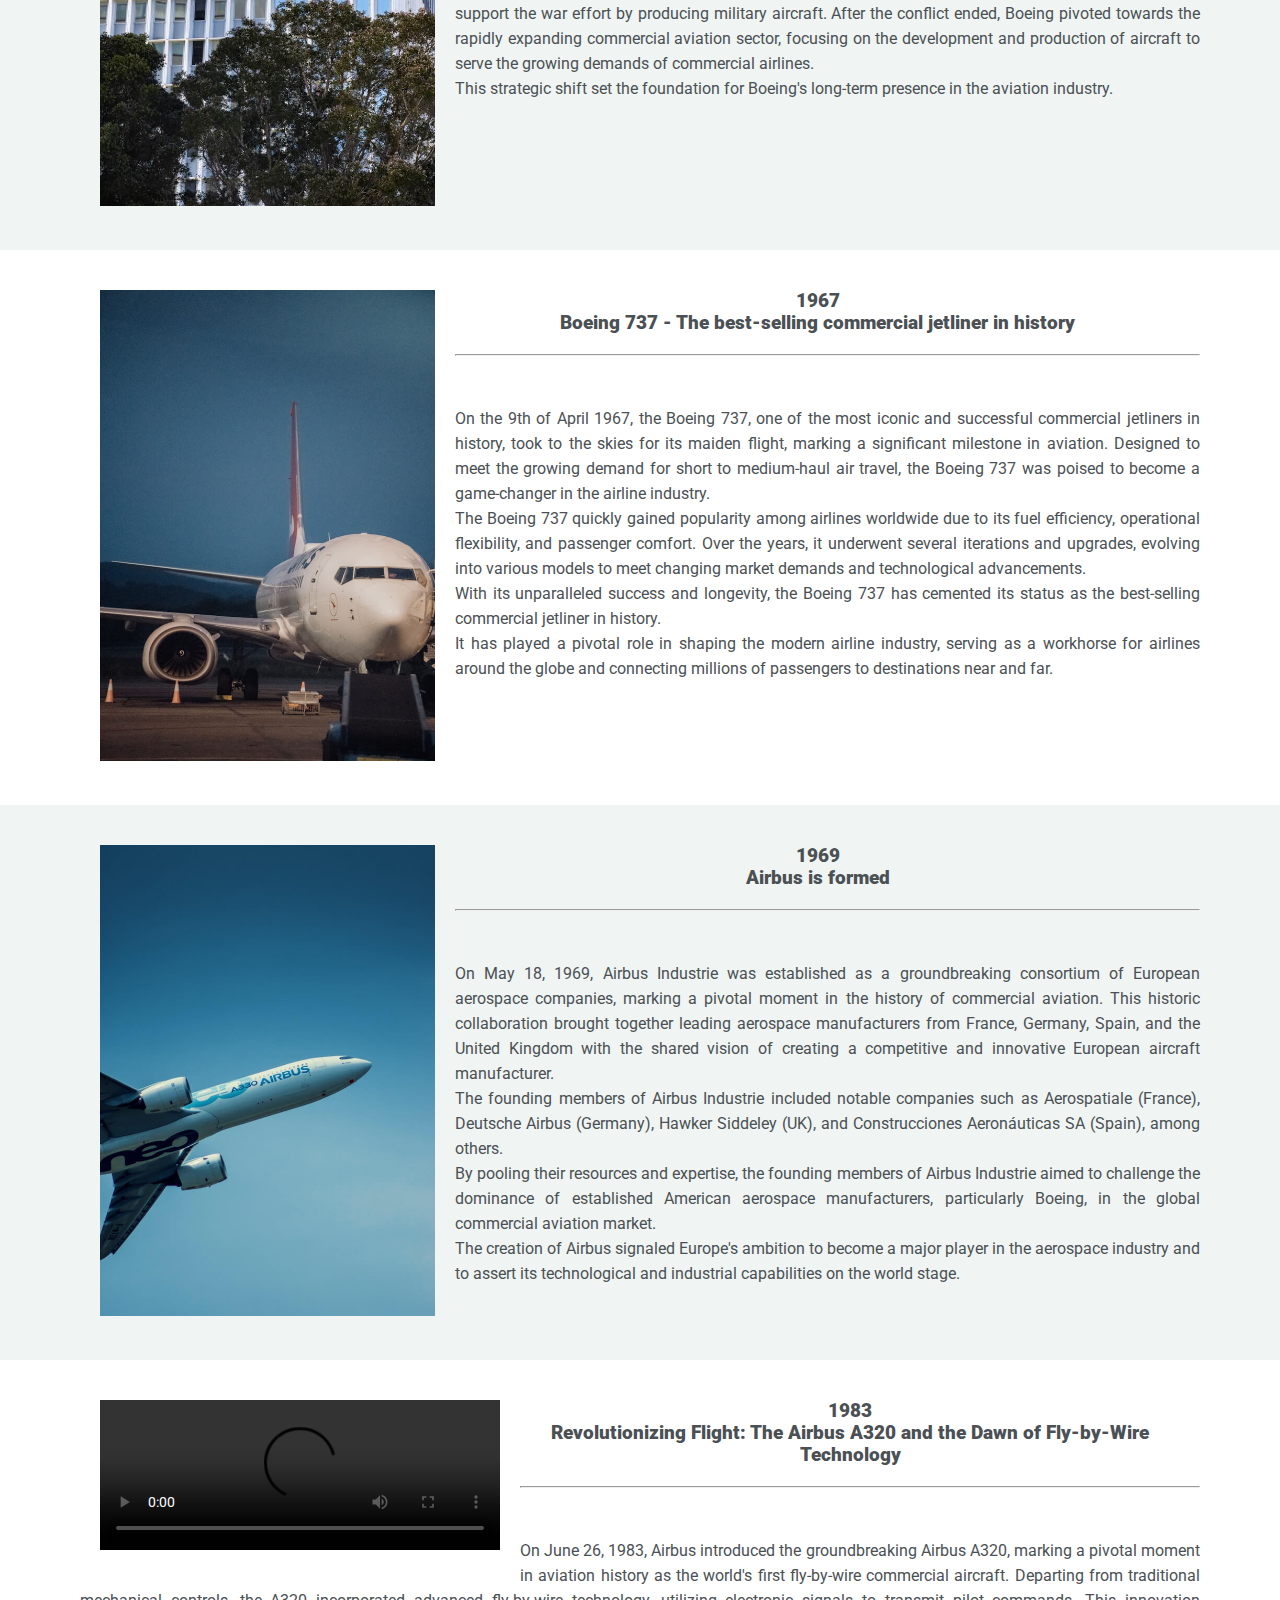
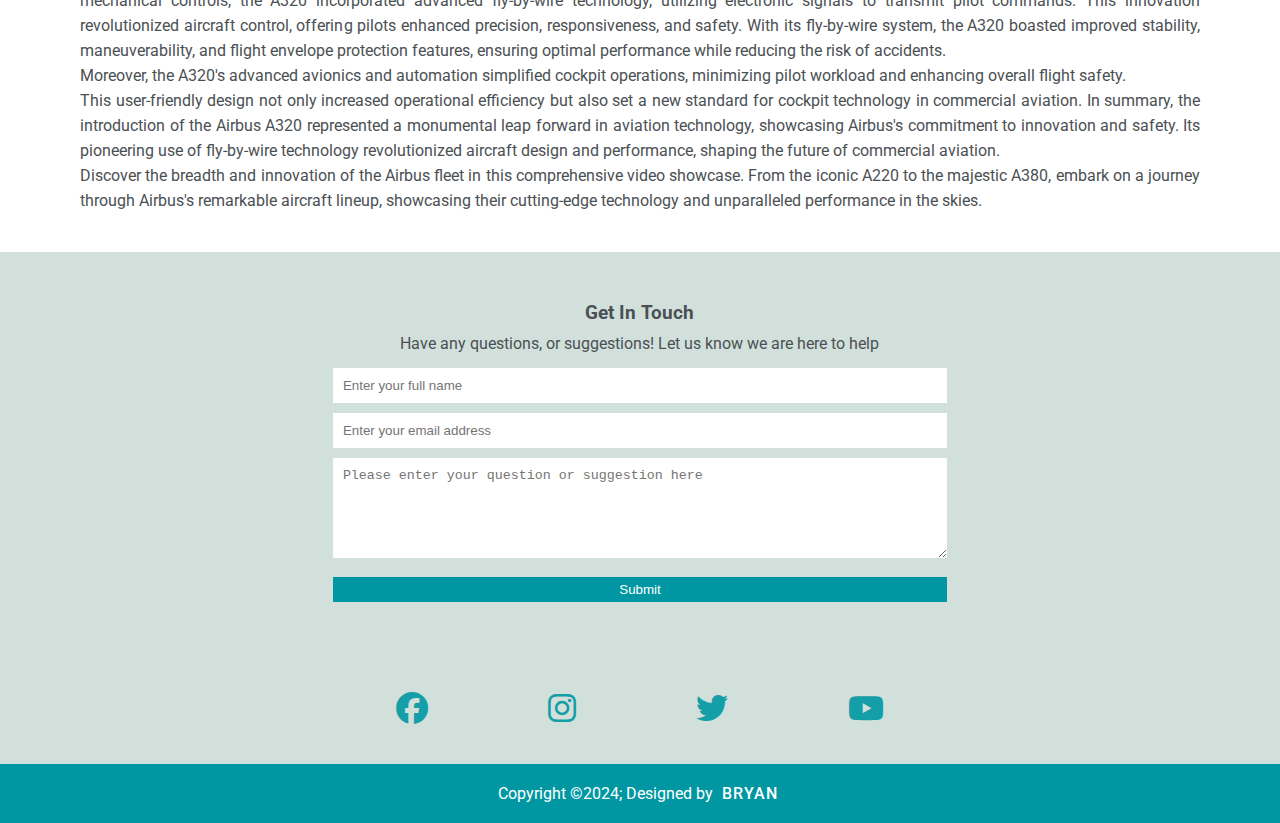
==== commit 74570008: "Add Favicon" ====
--- a/index.html
+++ b/index.html
@@ -33,6 +33,12 @@
       href="https://cdnjs.cloudflare.com/ajax/libs/font-awesome/6.5.2/css/all.min.css"
       crossorigin="anonymous"
       referrerpolicy="no-referrer">
+
+      <!--Favcon Added-->
+      <link rel="apple-touch-icon" sizes="180x180" href="/apple-touch-icon.png">
+<link rel="icon" type="image/png" sizes="32x32" href="/favicon-32x32.png">
+<link rel="icon" type="image/png" sizes="16x16" href="/favicon-16x16.png">
+<link rel="manifest" href="/site.webmanifest">
 
   </head>
   <body>
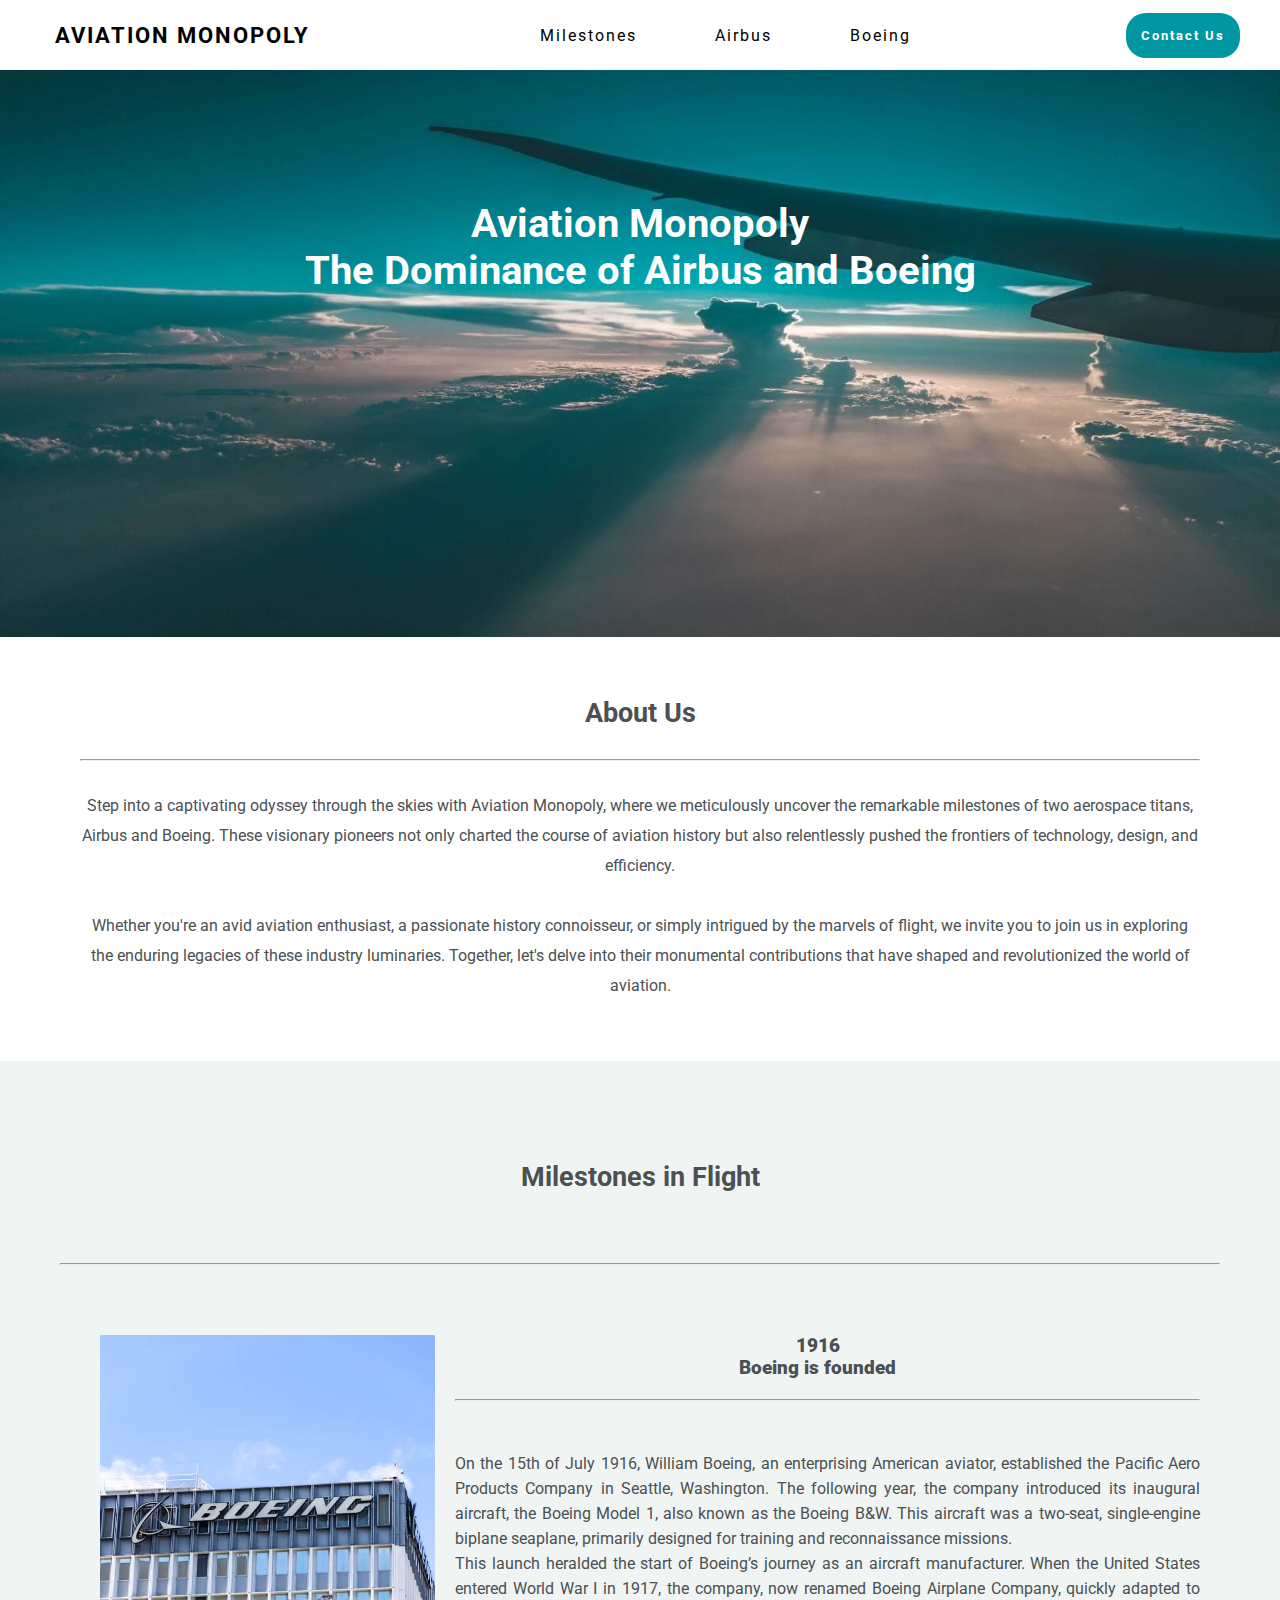
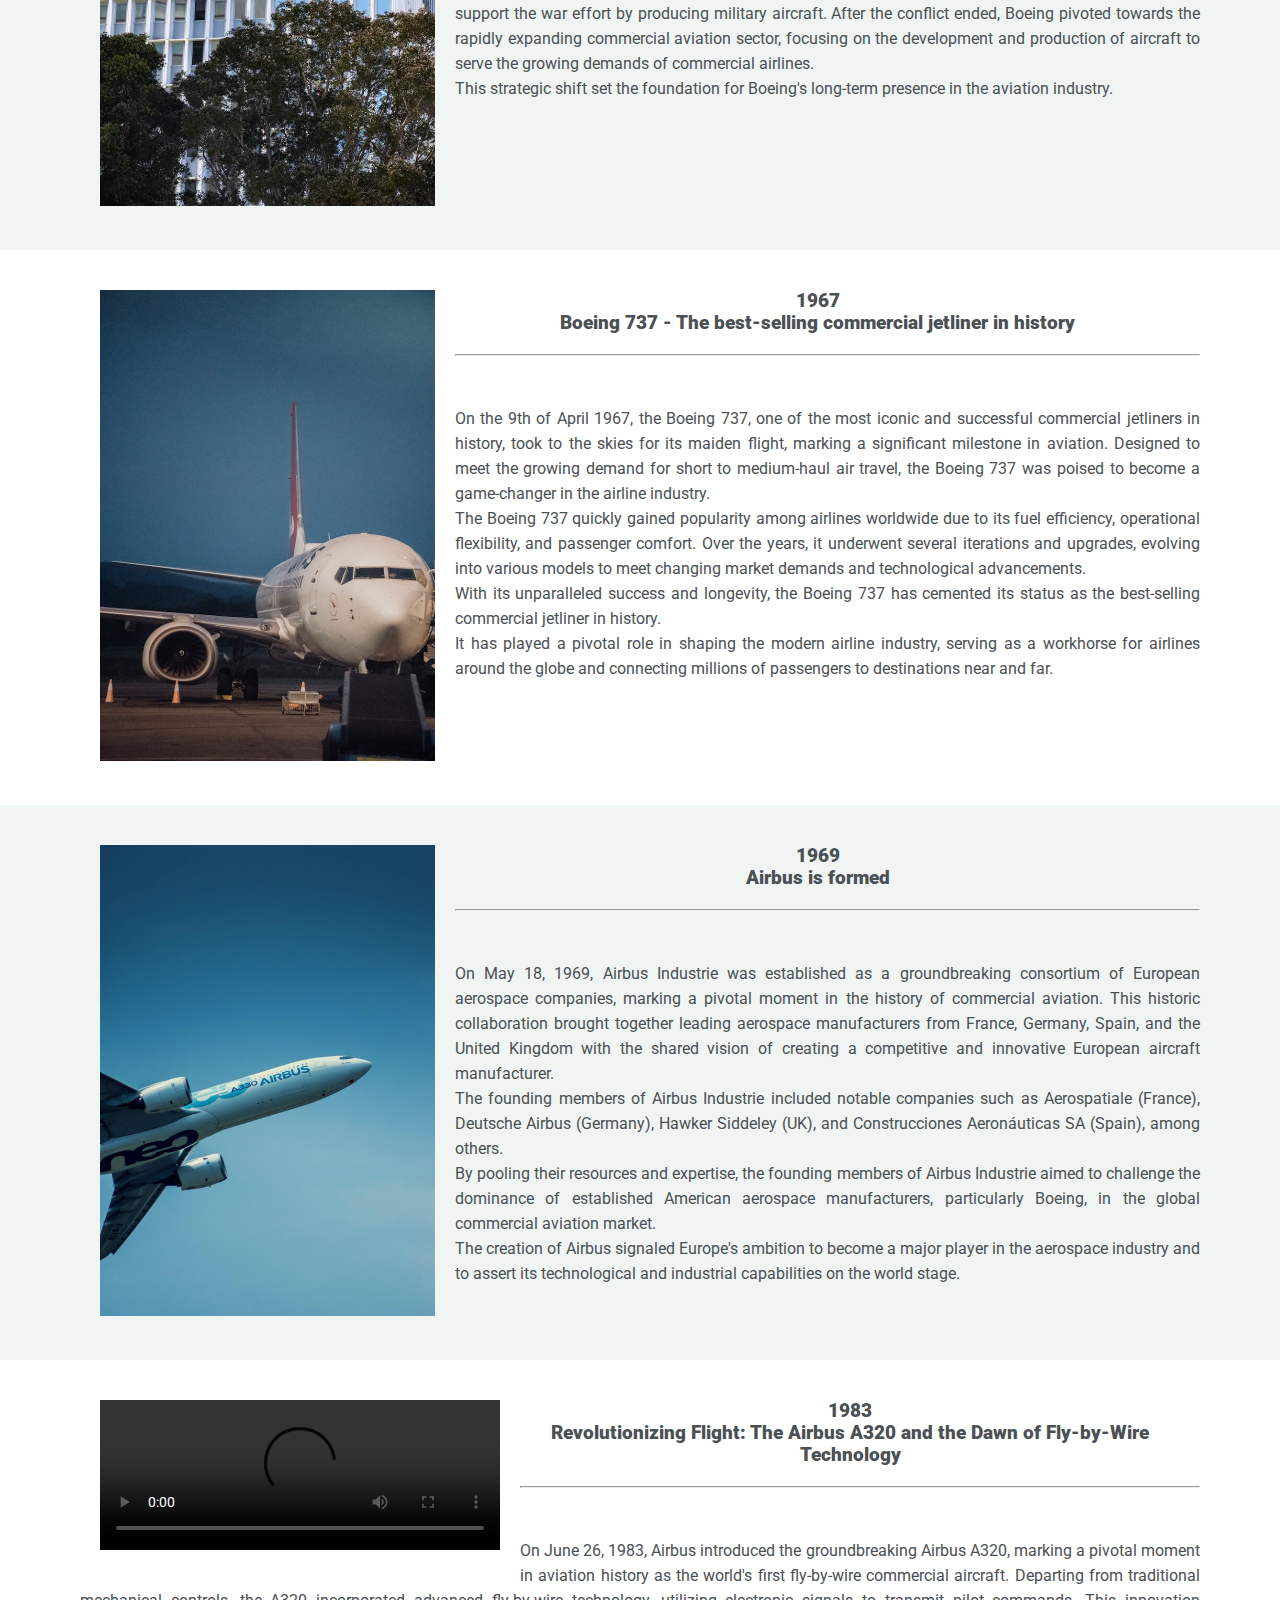
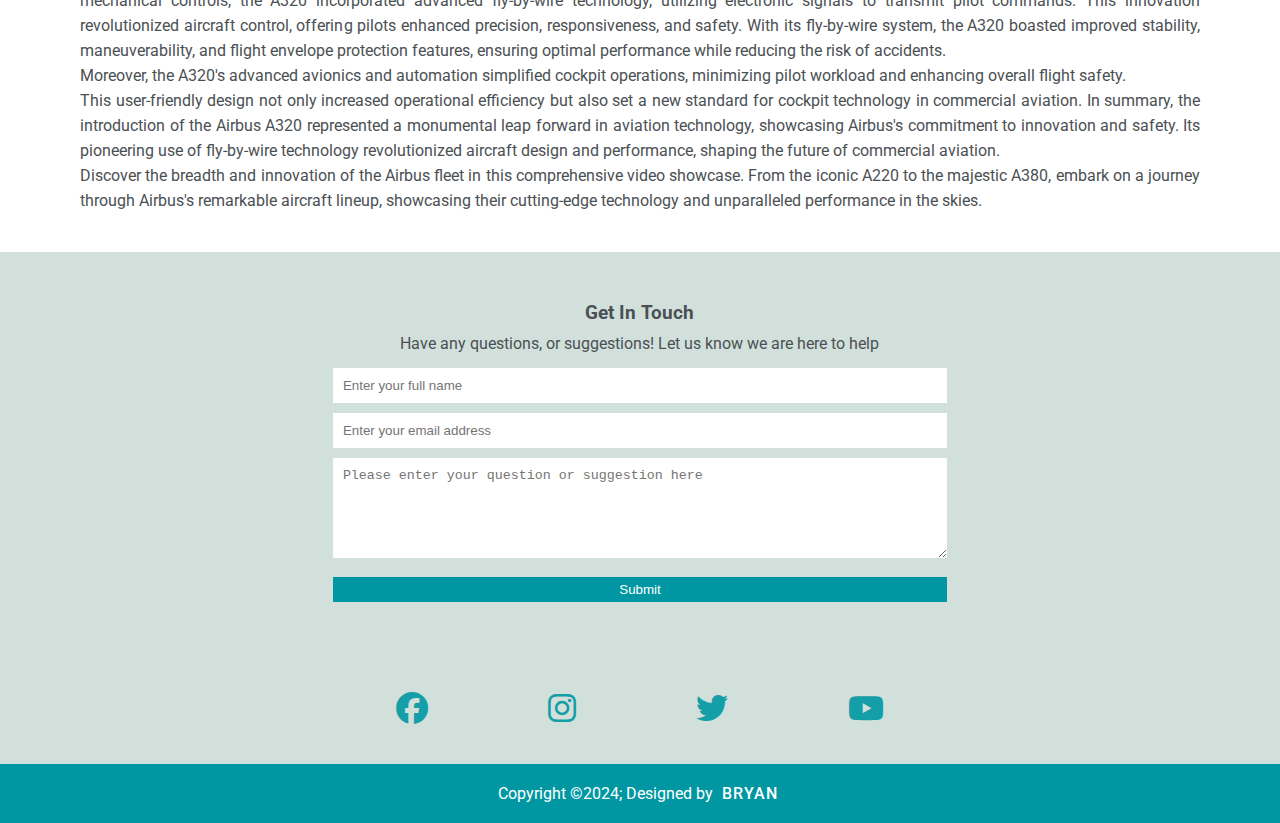
==== commit f1314520: "Small update" ====
--- a/index.html
+++ b/index.html
@@ -36,9 +36,9 @@
 
       <!--Favcon Added-->
       <link rel="apple-touch-icon" sizes="180x180" href="/apple-touch-icon.png">
-<link rel="icon" type="image/png" sizes="32x32" href="/favicon-32x32.png">
-<link rel="icon" type="image/png" sizes="16x16" href="/favicon-16x16.png">
-<link rel="manifest" href="/site.webmanifest">
+      <link rel="icon" type="image/png" sizes="32x32" href="/favicon-32x32.png">
+      <link rel="icon" type="image/png" sizes="16x16" href="/favicon-16x16.png">
+      <link rel="manifest" href="/site.webmanifest">      
 
   </head>
   <body>
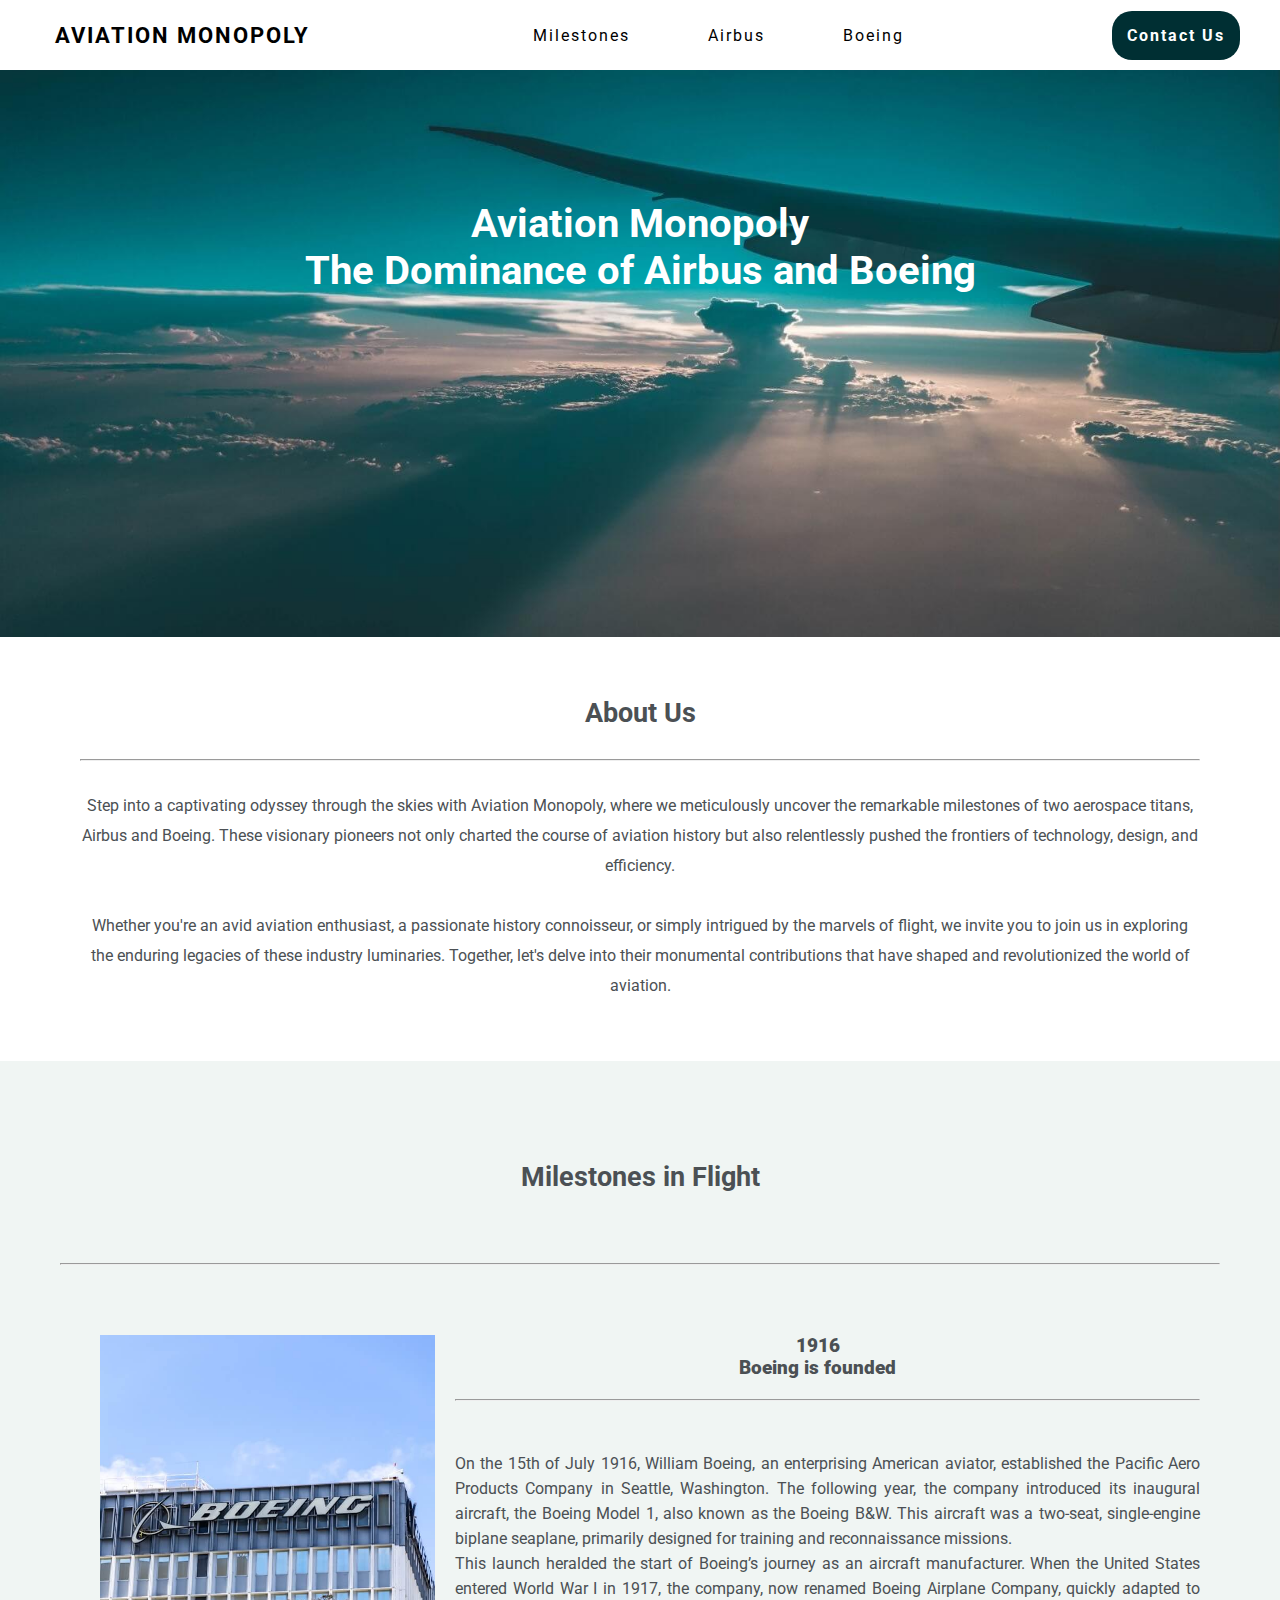
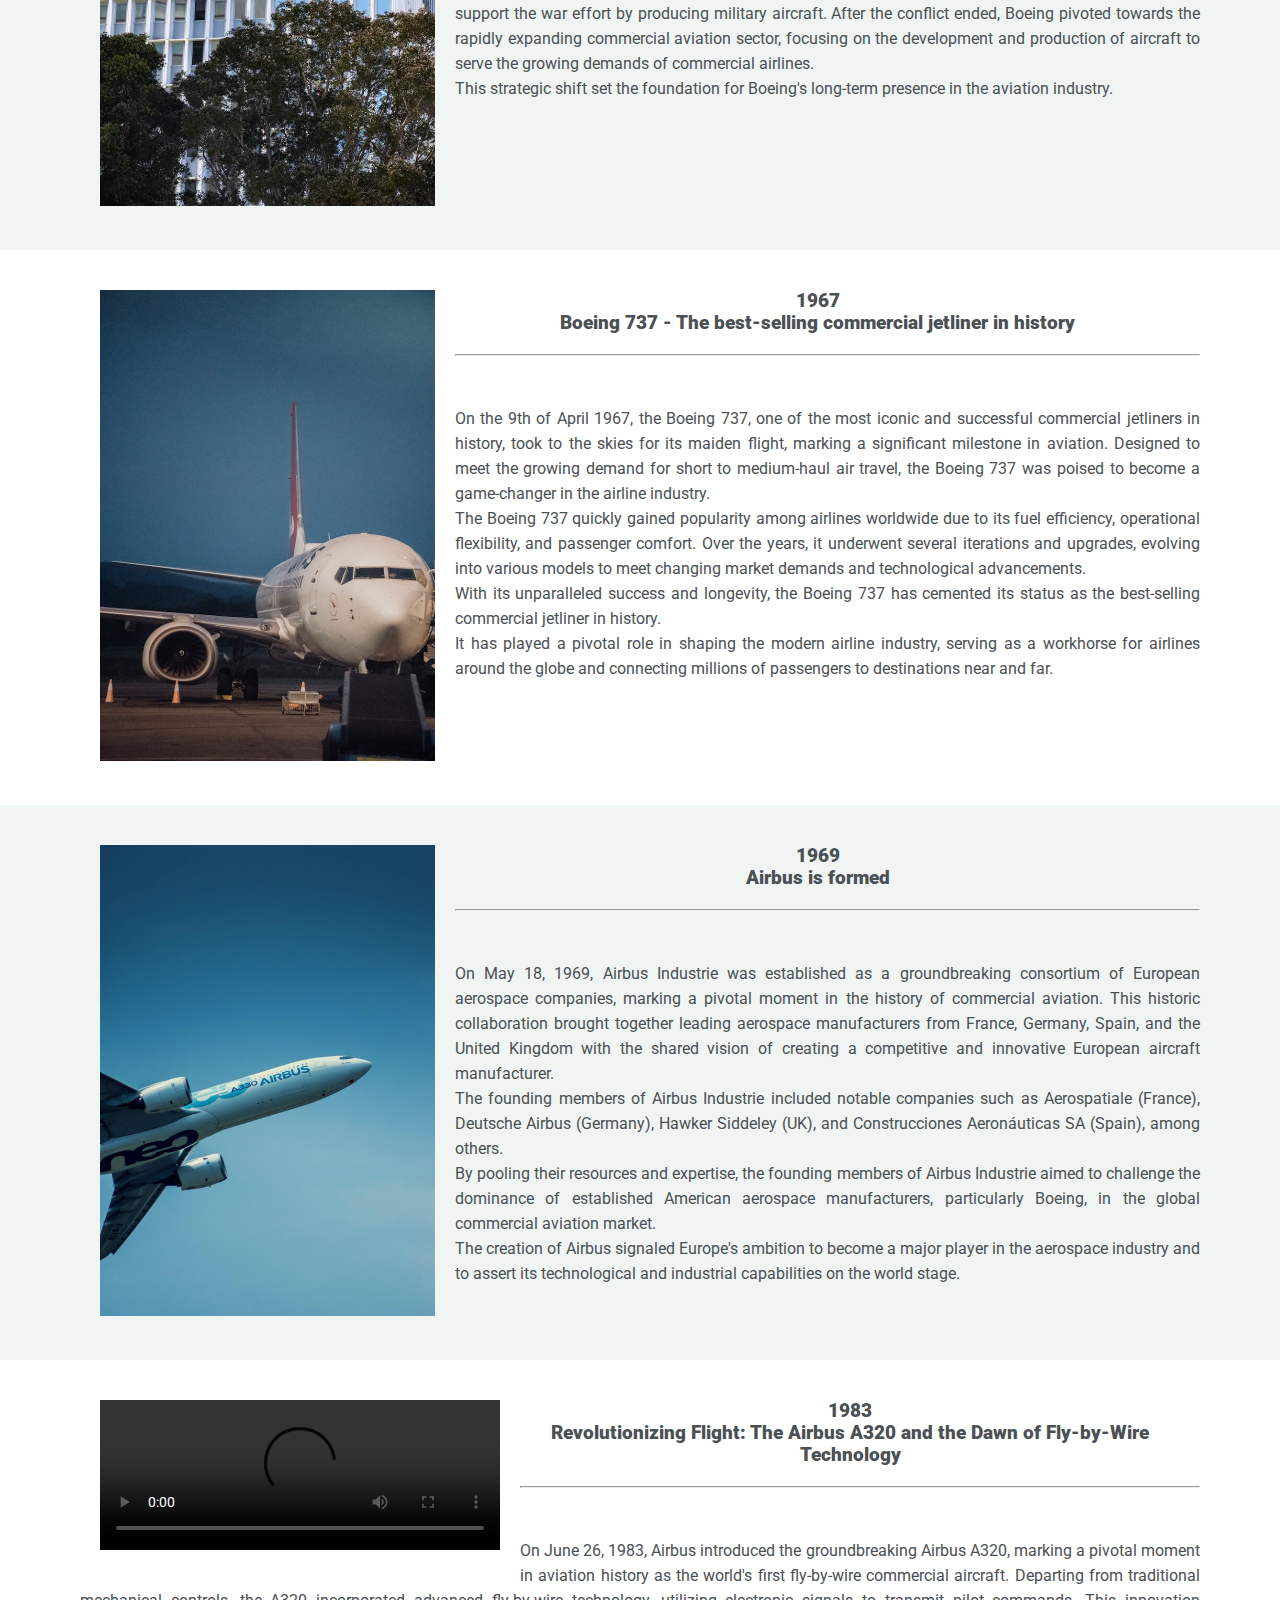
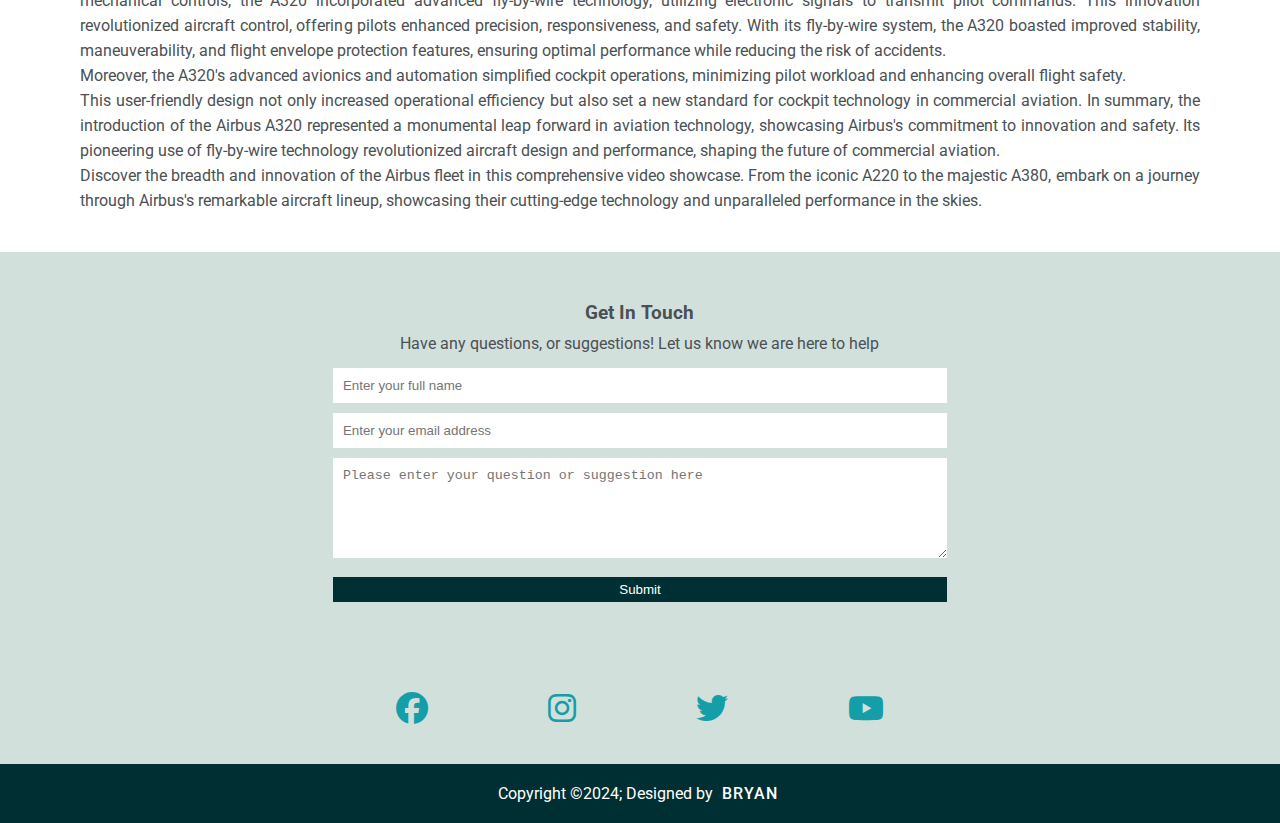
==== commit 8774e1c8: "Change footer green to darker green" ====
--- a/index.html
+++ b/index.html
@@ -35,9 +35,9 @@
       referrerpolicy="no-referrer">
 
       <!--Favcon Added-->
-      <link rel="apple-touch-icon" sizes="180x180" href="/apple-touch-icon.png">
-      <link rel="icon" type="image/png" sizes="32x32" href="/favicon-32x32.png">
-      <link rel="icon" type="image/png" sizes="16x16" href="/favicon-16x16.png">
+      <link rel="apple-touch-icon" sizes="180x180" href="./assets/favicon/apple-touch-icon.png">
+      <link rel="icon" type="image/png" sizes="32x32" href="./assets/favicon/favicon-32x32.png">
+      <link rel="icon" type="image/png" sizes="16x16" href="./assets/favicon/favicon-16x16.png">
       <link rel="manifest" href="/site.webmanifest">      
 
   </head>
--- a/assets/css/style.css
+++ b/assets/css/style.css
@@ -89,18 +89,18 @@
 }
 
 .action-btn {
-  background-color: #0097a2;
+  background-color: #002f33;
   color: white;
   padding: 15px;
   border: none;
   outline: none;
   border-radius: 20px;
-  font-size: 0.8rem;
   font-weight: bold;
   cursor: pointer;
 }
 
 .action-btn:hover {
+  background-color: #0097a2;
   scale: 1.2;
   transition: 0.5s ease;
 }
@@ -320,7 +320,7 @@
   position: relative;
   text-align: center;
   width: 90%;
-  background-color: #0097a2;
+  background-color: #002f33;
   padding: 5px;
   margin-top: 10px;
   border: 0;
@@ -374,7 +374,7 @@
 }
 
 .footer-bottom {
-  background-color: #0097a2;
+  background-color: #002f33;
   padding: 20px;
   text-align: center;
 }
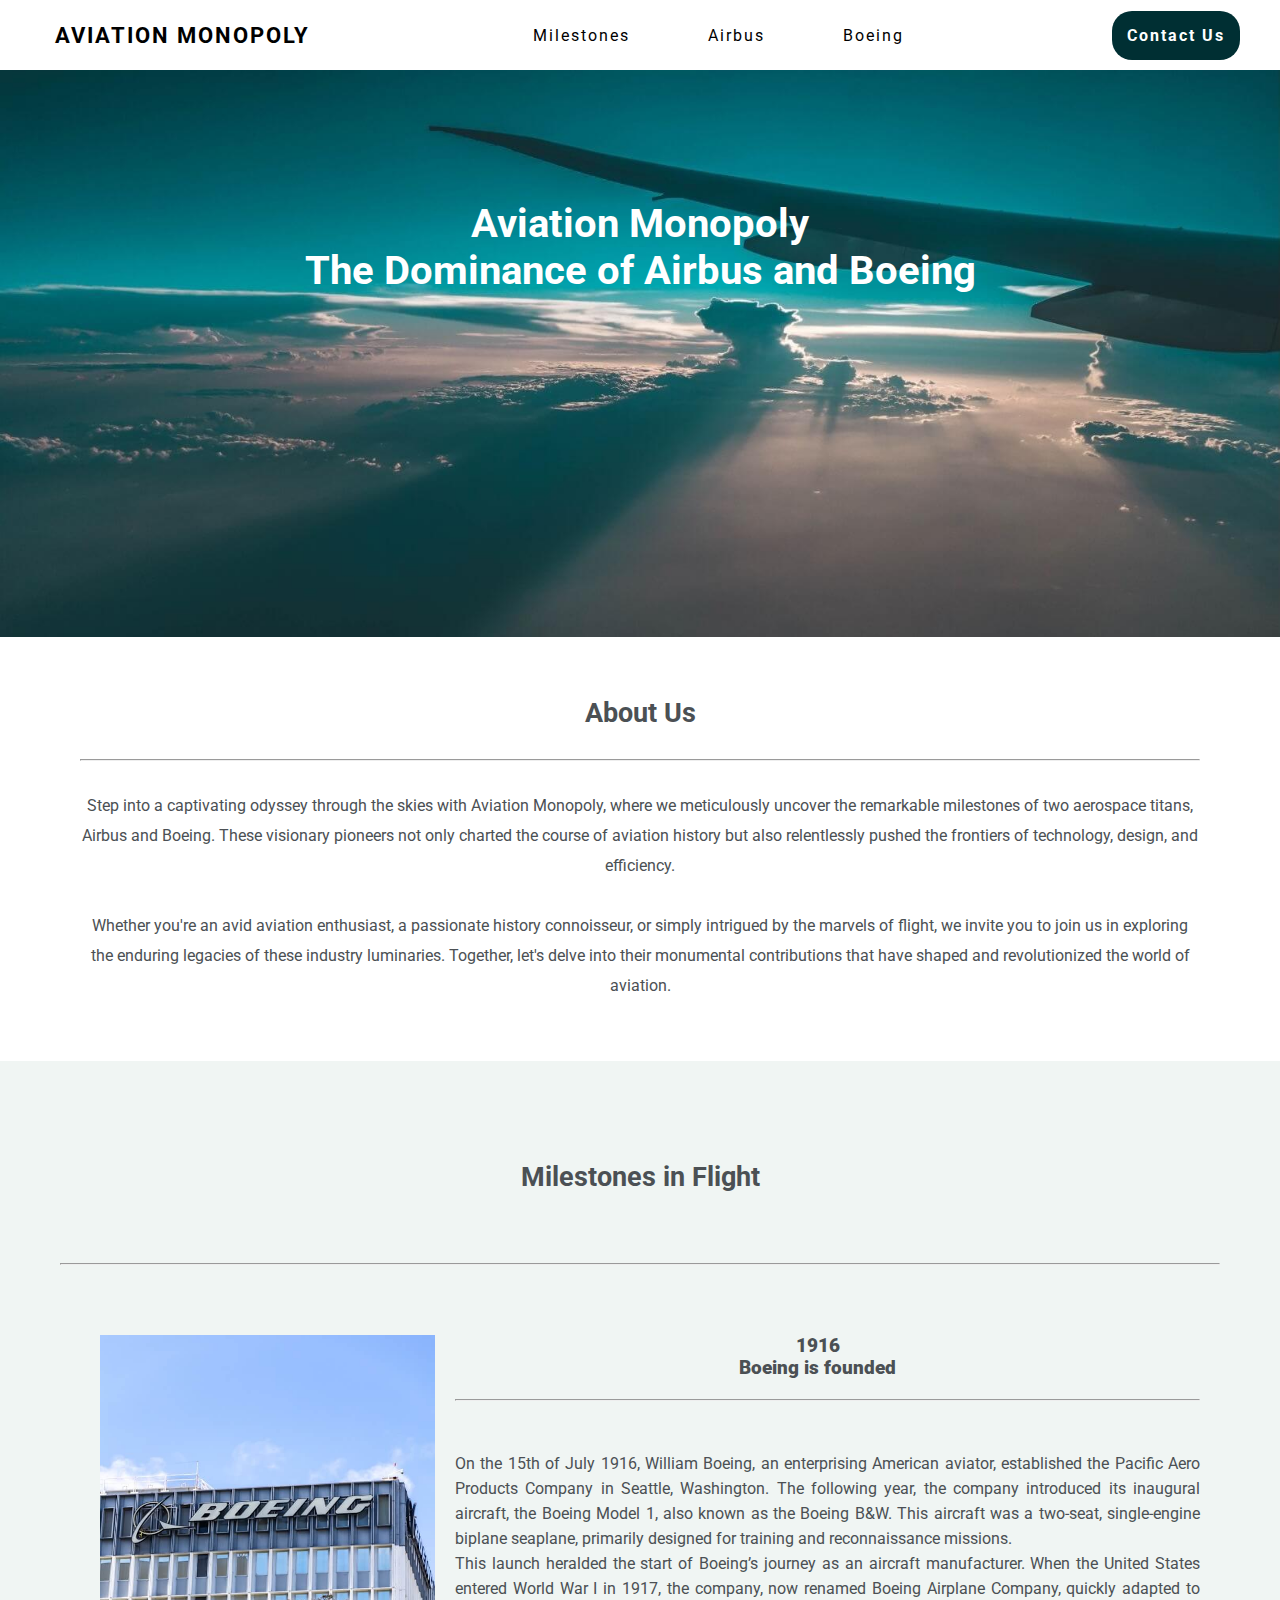
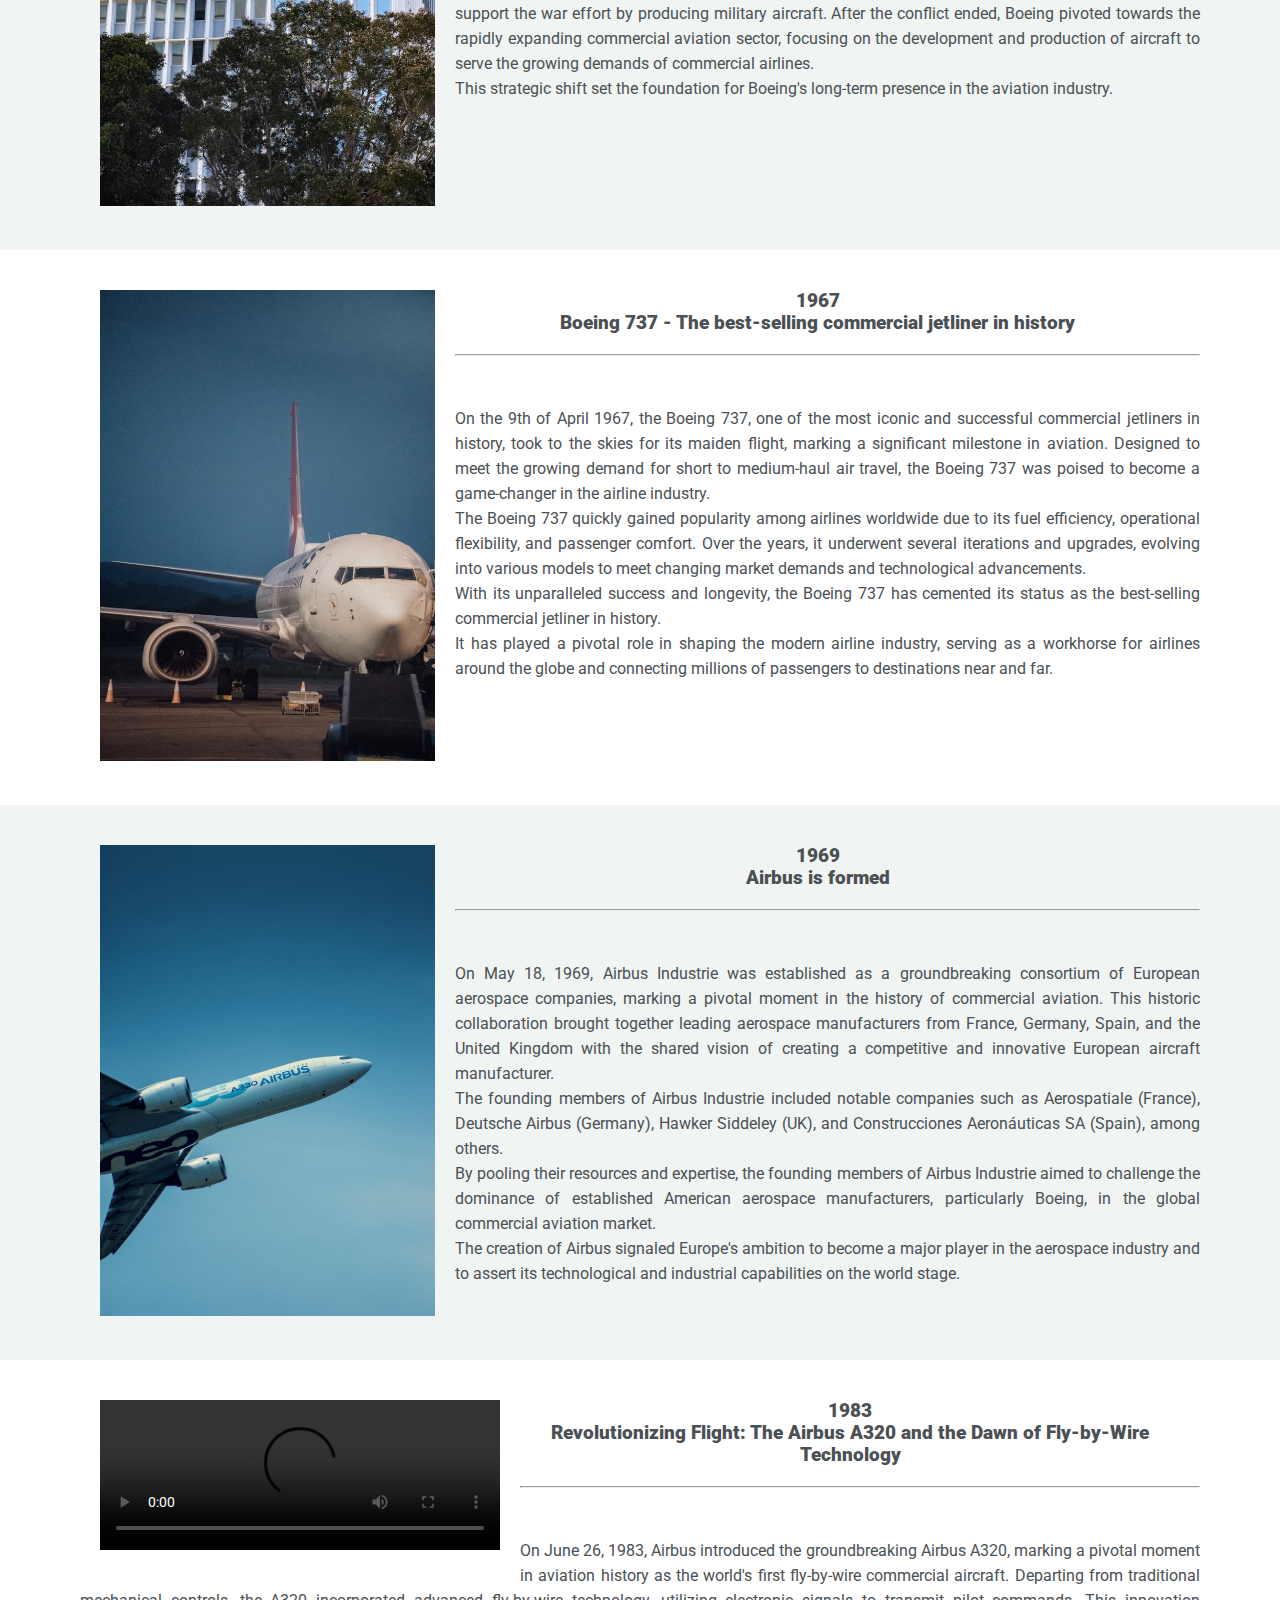
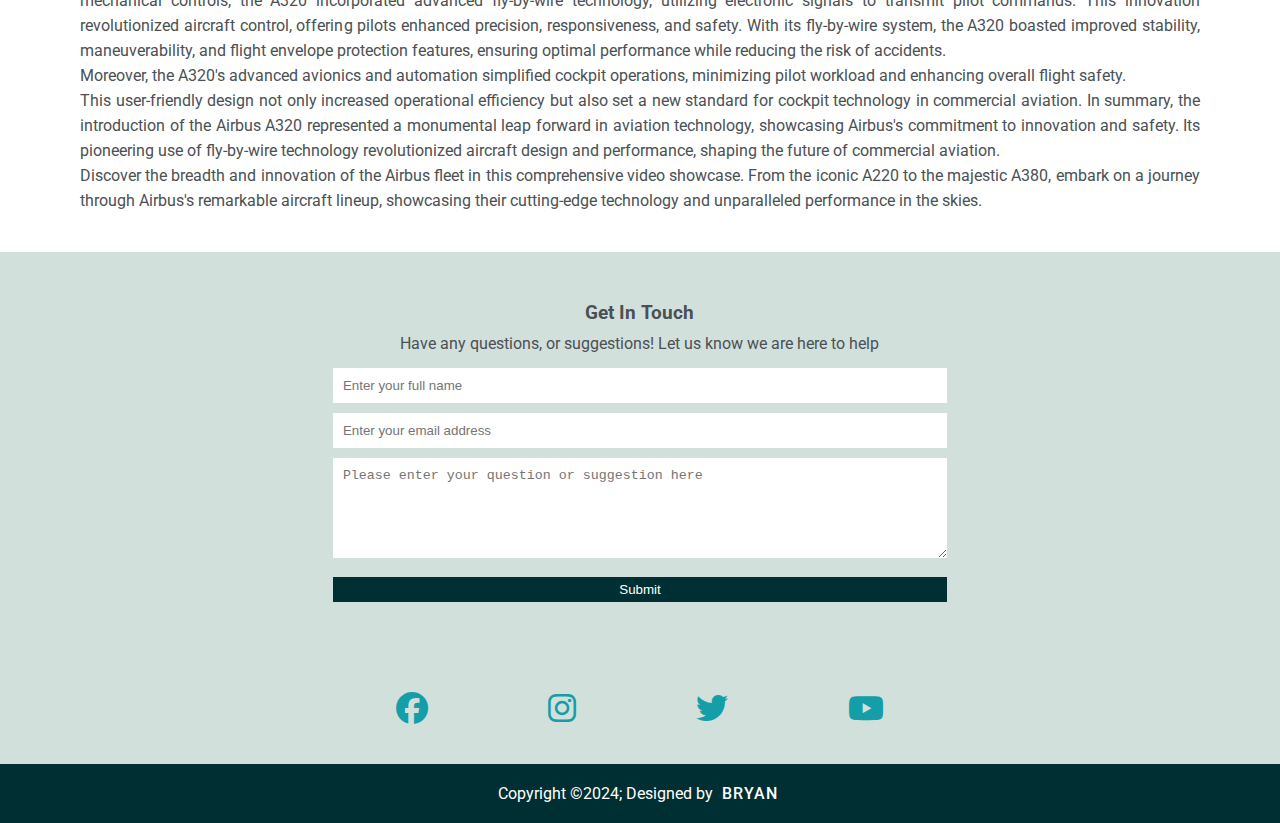
==== commit 7fe6b581: "Remove material icons" ====
--- a/index.html
+++ b/index.html
@@ -20,11 +20,6 @@
 
     <link rel="stylesheet" href="assets/css/style.css">
 
-    <!--Added Google Icons-->
-
-    <link
-      href="https://fonts.googleapis.com/icon?family=Material+Icons"
-      rel="stylesheet">
 
     <!-- Added Font-Awesome for social media icons in footer -->
 
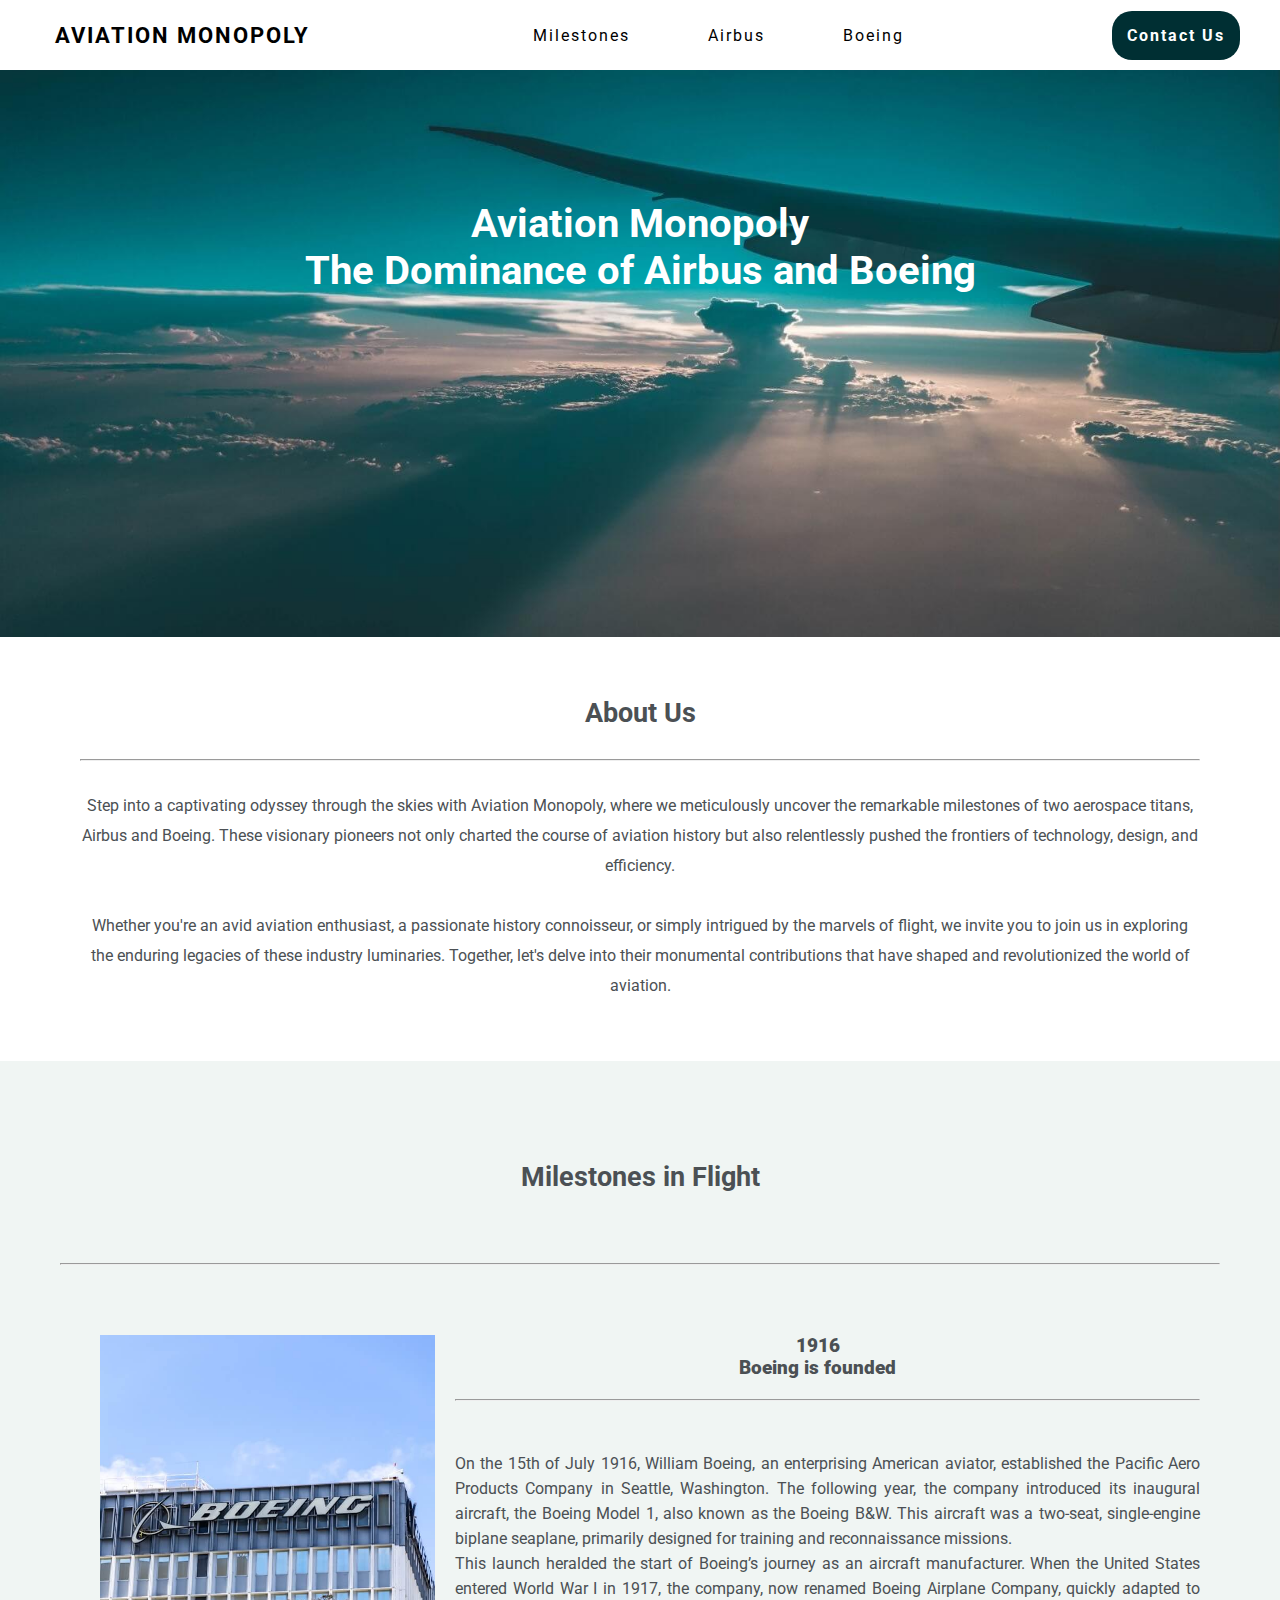
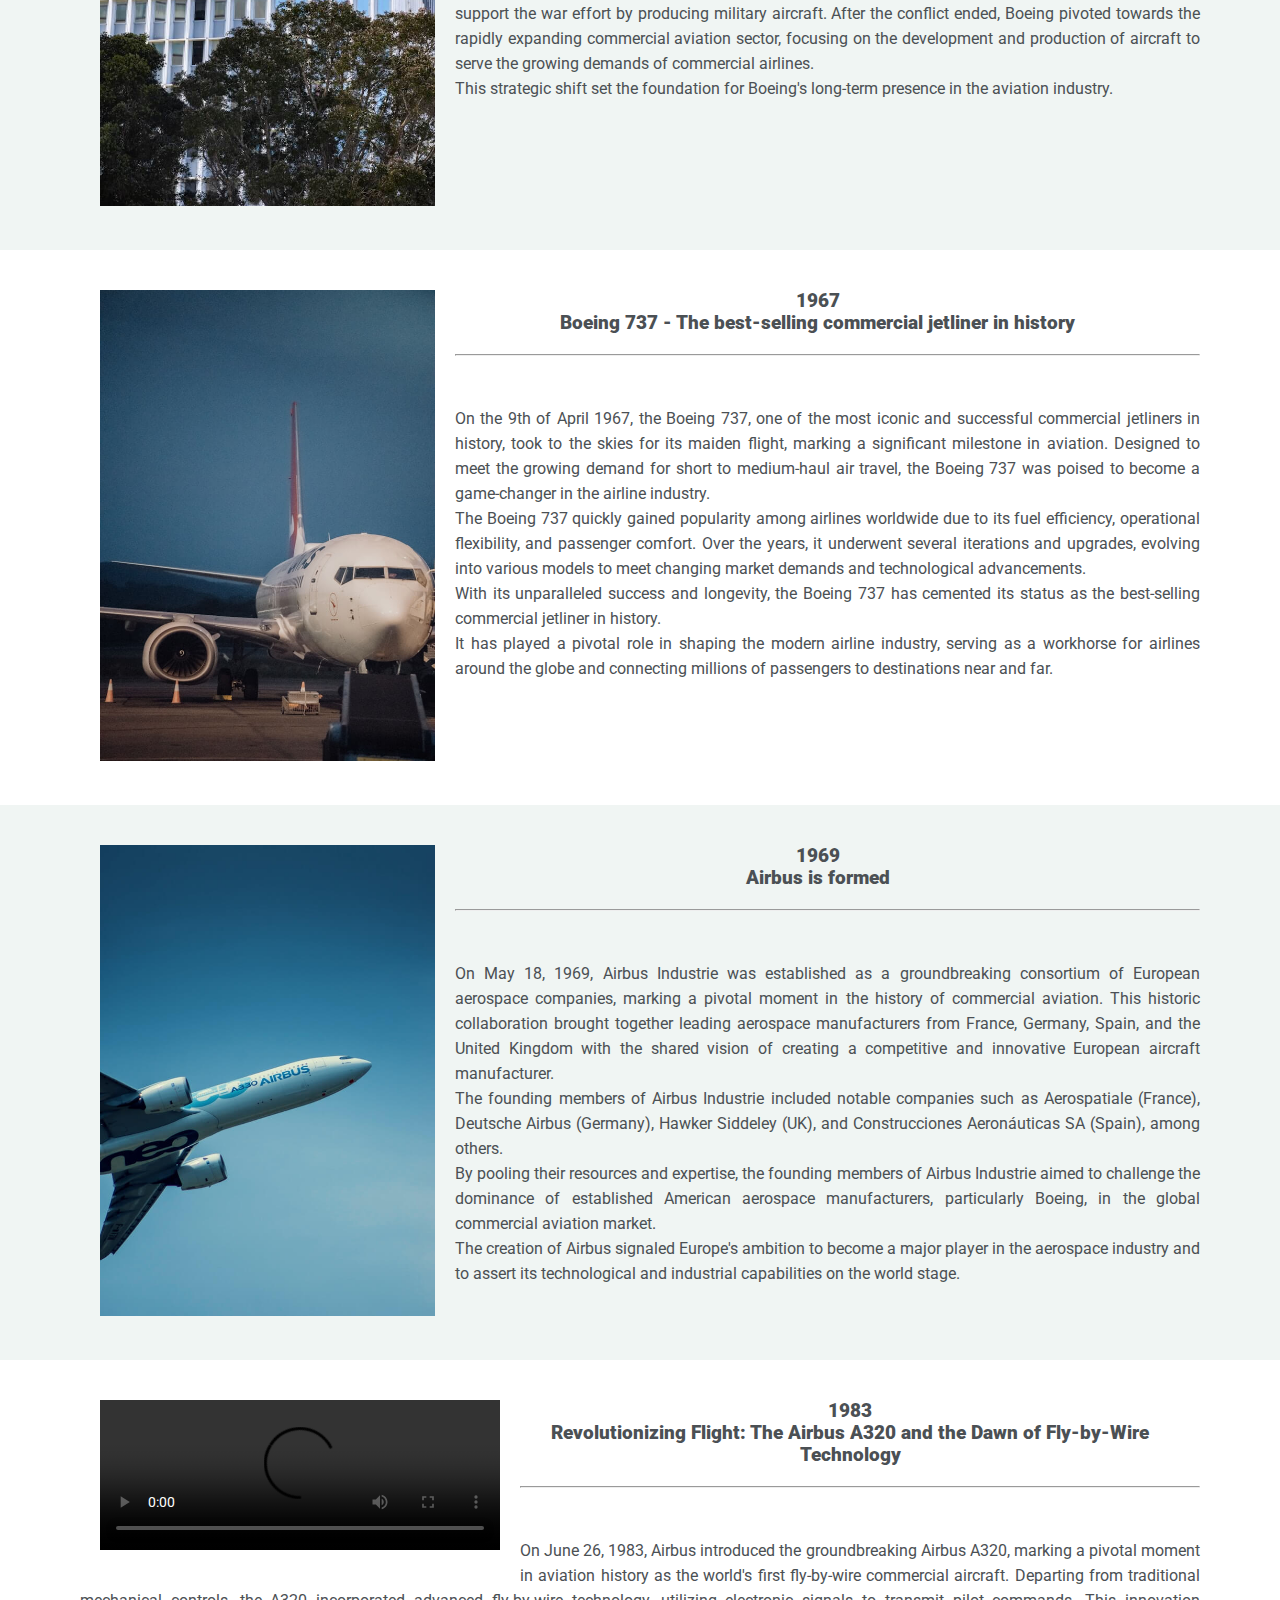
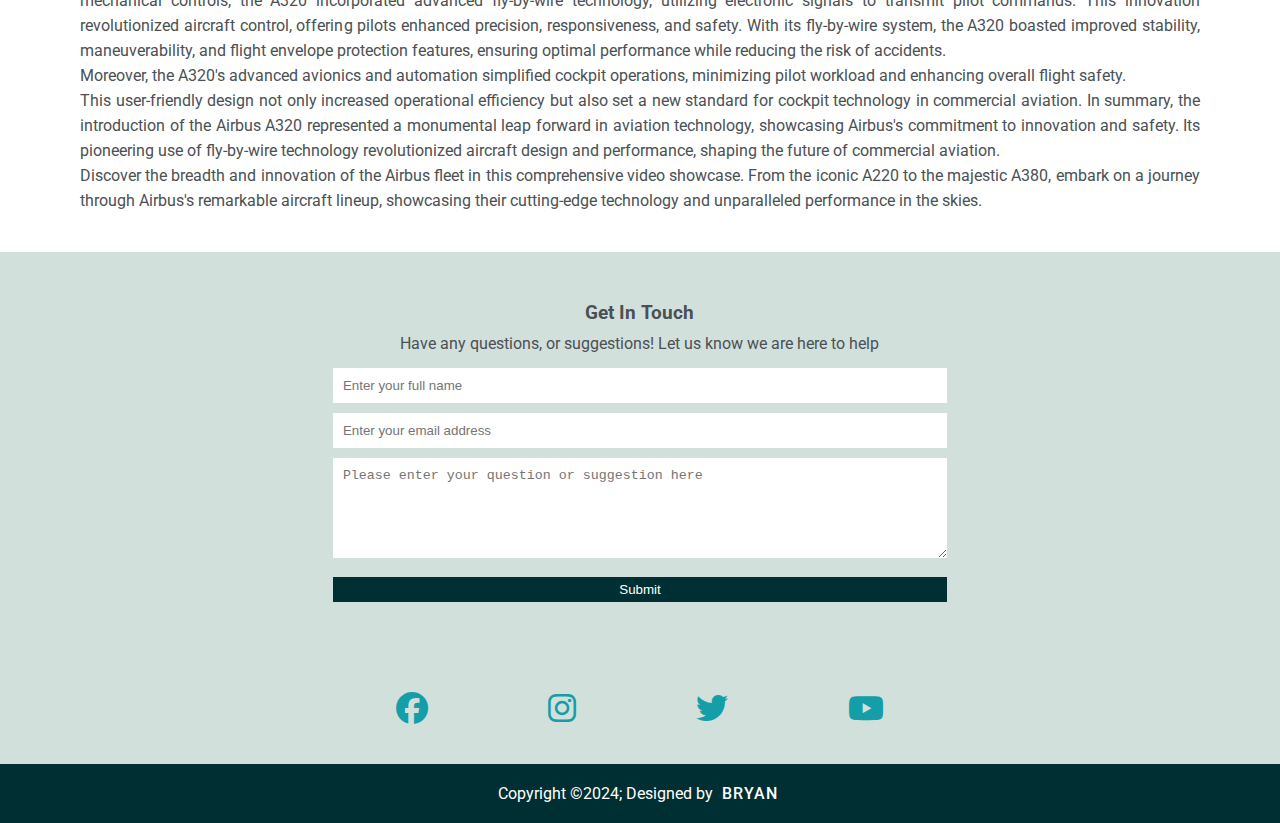
==== commit e43bb9ec: "Add aria-label to social media icons" ====
--- a/index.html
+++ b/index.html
@@ -287,16 +287,16 @@
 
       <div class="footer-container">
         <div class="social-media">
-          <a href="https://www.facebook.com/" target="_blank"
+          <a href="https://www.facebook.com/" target="_blank" aria-label="facebook"
             ><i class="fa-brands fa-facebook"></i
           ></a>
-          <a href="https://www.instagram.com/" target="_blank"
+          <a href="https://www.instagram.com/" target="_blank" aria-label="instagram"
             ><i class="fa-brands fa-instagram"></i
           ></a>
-          <a href="https://twitter.com/?lang=en" target="_blank"
+          <a href="https://twitter.com/?lang=en" target="_blank" aria-label="twitter"
             ><i class="fa-brands fa-twitter"></i
           ></a>
-          <a href="https://www.youtube.com/" target="_blank"
+          <a href="https://www.youtube.com/" target="_blank" aria-label="youtube"
             ><i class="fa-brands fa-youtube"></i
           ></a>
         </div>
--- a/assets/css/style.css
+++ b/assets/css/style.css
@@ -101,8 +101,6 @@
 
 .action-btn:hover {
   background-color: #0097a2;
-  scale: 1.2;
-  transition: 0.5s ease;
 }
 
 
@@ -345,6 +343,7 @@
 }
 
 .footer-container {
+  position: relative;
   width: 100%;
   padding: 20px 30px;
 }
@@ -369,8 +368,6 @@
 
 .social-media a:hover i {
   color: white;
-  transition: 0.5s;
-  scale: 1.3;
 }
 
 .footer-bottom {
@@ -457,11 +454,12 @@
   .stats{
     font-size: 14px;
     line-height: 30px;
+    width: auto;
   }
   .container video{
     position: relative;
     width: 325px;
-    left: -65px;
+    left: -45px;
   }
   .hero img{
     position: relative;
@@ -477,5 +475,8 @@
     font-size: 20px;
     margin-left: -10px;
   }
-}
-
+  .a220-info{
+    width:auto;
+  }
+}
+
